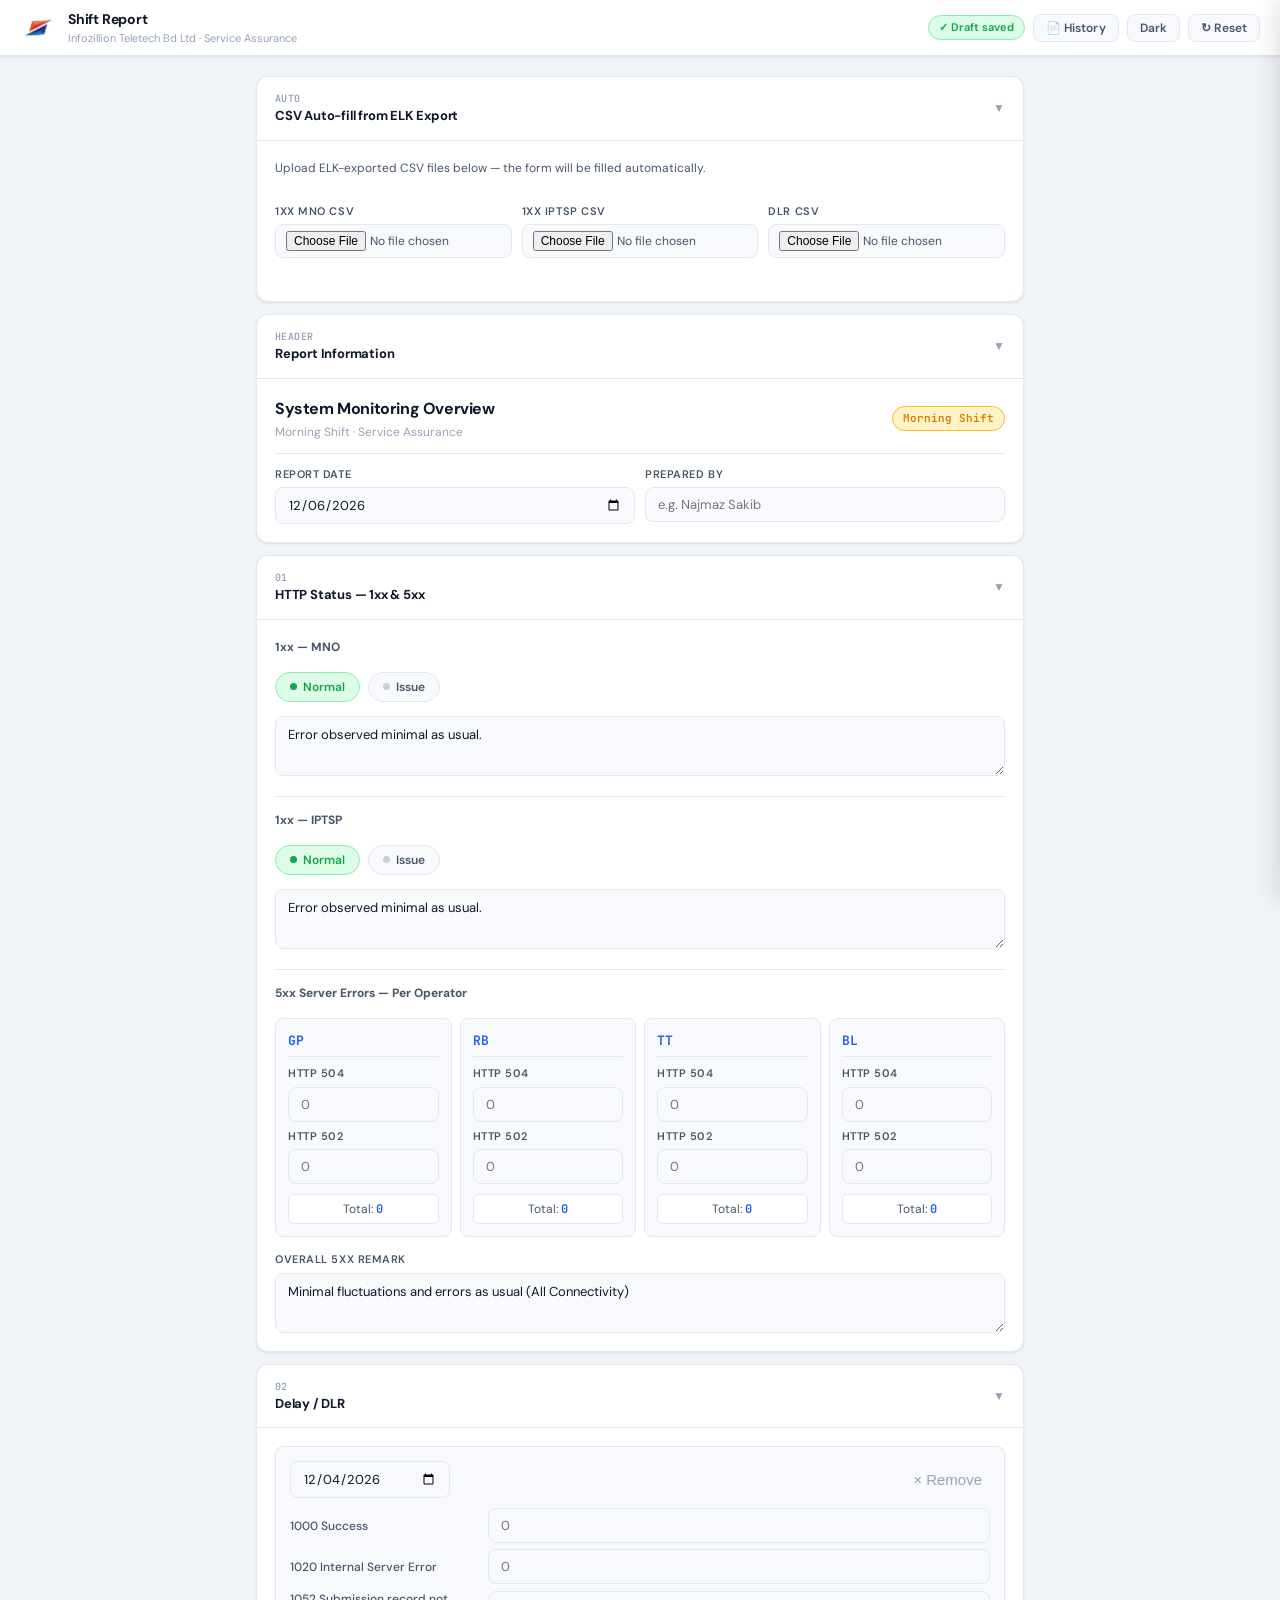
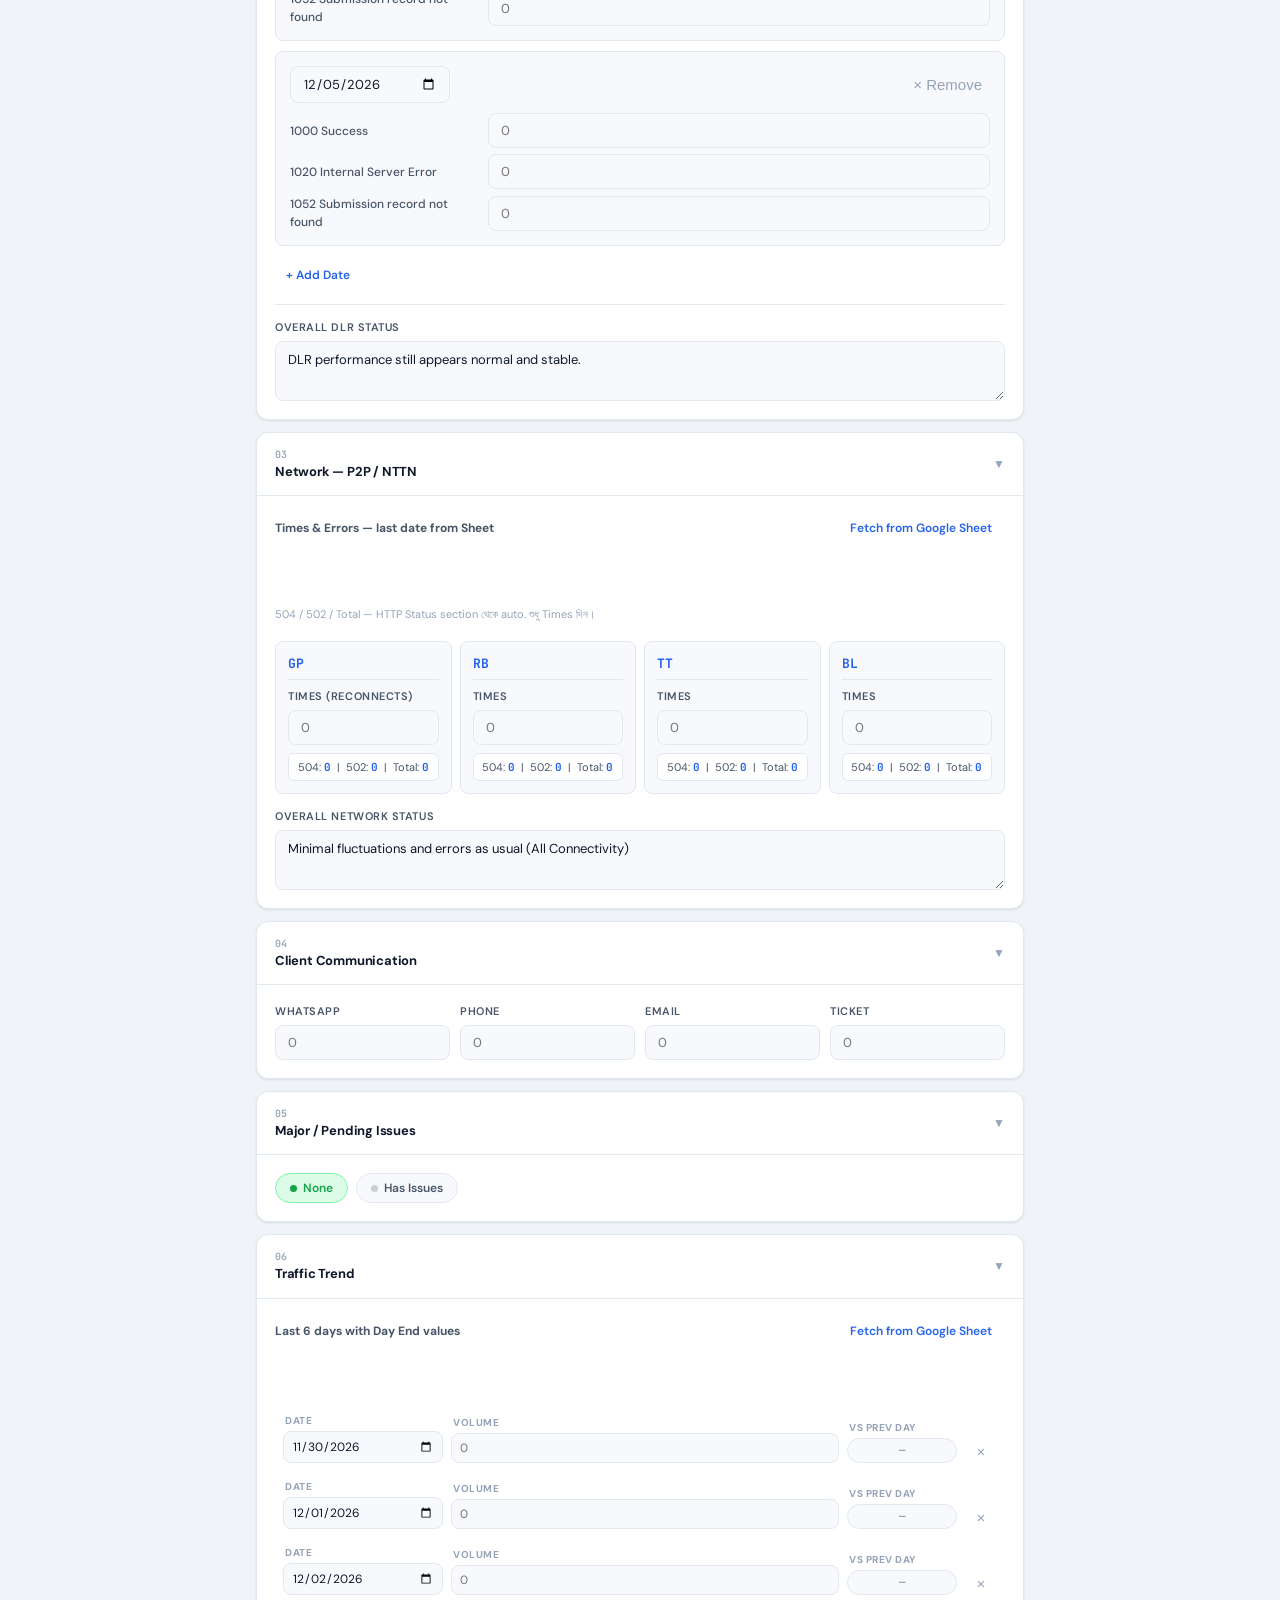
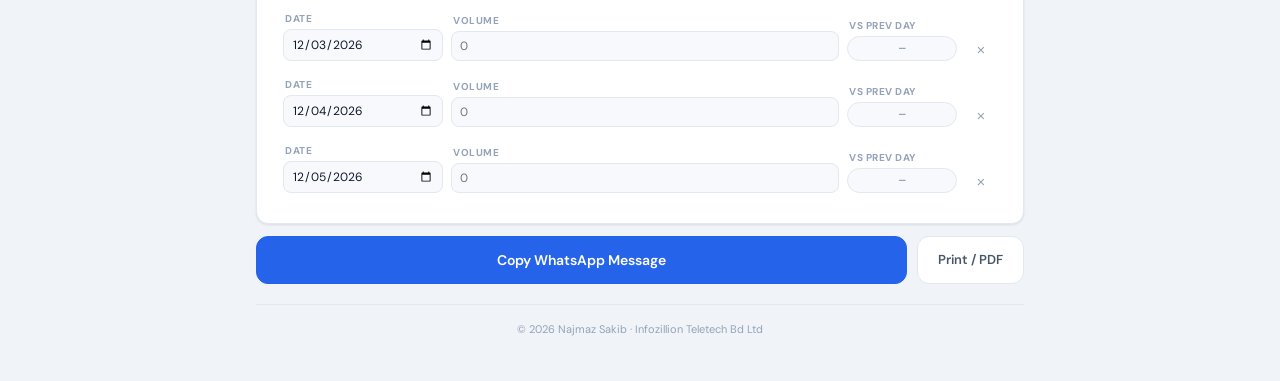
==== index.html @ 6e0ee21a "Add files via upload" ====
<!DOCTYPE html>
<html lang="en">
<head>
  <meta charset="UTF-8">
  <meta name="viewport" content="width=device-width, initial-scale=1.0">
  <title>Morning Shift Report — Infozillion Teletech Bd Ltd</title>
  <link rel="stylesheet" href="style.css">
</head>
<body>

<!-- ── App Header ─────────────────────────────────────── -->
<header class="app-header">
  <div class="app-header-left">
    <div class="app-logo"><img src="[data-uri]" alt="ITBL" style="width:28px;height:28px;object-fit:contain;border-radius:6px;"></div>
    <div>
      <div class="app-title">Shift Report</div>
      <div class="app-subtitle">Infozillion Teletech Bd Ltd · Service Assurance</div>
    </div>
  </div>
  <div class="header-actions">
    <div id="save-indicator" class="status-pill saved" style="opacity:0;transition:opacity .4s;">
      ✓ Draft saved
    </div>
    <button class="btn-icon-dark" onclick="openHistory()" title="Report History">&#128196; History</button>
    <button class="btn-icon-dark" id="theme-toggle" onclick="toggleTheme()" title="Toggle Dark Mode">&#9680; Theme</button>
    <button class="btn-icon-dark" onclick="clearDraft()" title="Clear & Reset">&#8635; Reset</button>
  </div>
</header>

<!-- ── Main Wrap ──────────────────────────────────────── -->
<main class="wrap">

  <!-- §CSV Auto-fill -->
  <div class="card" id="csv-upload-card">
    <div class="card-header" data-collapse>
      <div class="card-header-left">
        <div class="card-icon" style="background:#f0fdf4;color:#16a34a;"></div>
        <div>
          <div class="sec-num">AUTO</div>
          <div class="sec-title">CSV Auto-fill from ELK Export</div>
        </div>
      </div>
      <span class="collapse-icon">▼</span>
    </div>
    <div class="card-body">
      <p style="font-size:12px;color:var(--text-2);margin-bottom:12px;">
        Upload ELK-exported CSV files below — the form will be filled automatically.
      </p>
      <div class="row3">
        <div class="form-group">
          <label>1xx MNO CSV</label>
          <input type="file" id="csv-1xx-mno" accept=".csv" onchange="parseMnoCsv(this)">
          <div id="csv-mno-status" class="csv-status"></div>
        </div>
        <div class="form-group">
          <label>1xx IPTSP CSV</label>
          <input type="file" id="csv-1xx-iptsp" accept=".csv" onchange="parseIptspCsv(this)">
          <div id="csv-iptsp-status" class="csv-status"></div>
        </div>
        <div class="form-group">
          <label>DLR CSV</label>
          <input type="file" id="csv-dlr" accept=".csv" onchange="parseDlrCsv(this)">
          <div id="csv-dlr-status" class="csv-status"></div>
        </div>
      </div>
      <div id="csv-preview-area" style="display:none;margin-top:12px;">
        <div class="sub-label" style="margin-bottom:8px;">Parsed Summary</div>
        <div id="csv-preview-content" style="font-family:'JetBrains Mono',monospace;font-size:12px;color:var(--text-2);background:var(--surface-2);border:1px solid var(--border);border-radius:8px;padding:12px;line-height:1.9;"></div>
      </div>
    </div>
  </div>

  <!-- §0 Report Header -->
  <div class="card report-header-card">
    <div class="card-header" data-collapse>
      <div class="card-header-left">
        <div class="card-icon"></div>
        <div>
          <div class="sec-num">HEADER</div>
          <div class="sec-title">Report Information</div>
        </div>
      </div>
      <span class="collapse-icon">▼</span>
    </div>
    <div class="card-body">
      <div class="report-meta">
        <div>
          <div class="report-meta-title">System Monitoring Overview</div>
          <div class="report-meta-sub">Morning Shift · Service Assurance</div>
        </div>
        <span class="shift-badge">Morning Shift</span>
      </div>
      <hr class="divider">
      <div class="row2">
        <div class="form-group">
          <label>Report Date</label>
          <input type="date" id="rep-date">
        </div>
        <div class="form-group">
          <label>Prepared By</label>
          <input type="text" id="rep-author" placeholder="e.g. Najmaz Sakib">
        </div>
      </div>
    </div>
  </div>

  <!-- §1 HTTP Status -->
  <div class="card">
    <div class="card-header" data-collapse>
      <div class="card-header-left">
        <div class="card-icon"></div>
        <div>
          <div class="sec-num">01</div>
          <div class="sec-title">HTTP Status — 1xx &amp; 5xx</div>
        </div>
      </div>
      <span class="collapse-icon">▼</span>
    </div>
    <div class="card-body">

      <!-- 1xx MNO -->
      <div class="sub-label">1xx — MNO</div>
      <div class="toggle-row">
        <button id="tog-mno-ok"    class="tog ok"  onclick="setTog('mno','ok')">
          <span class="dot"></span> Normal
        </button>
        <button id="tog-mno-issue" class="tog"     onclick="setTog('mno','issue')">
          <span class="dot"></span> Issue
        </button>
      </div>
      <div id="det-mno-ok">
        <textarea id="txt-mno-ok">Error observed minimal as usual.</textarea>
      </div>
      <div id="det-mno-issue" style="display:none">
        <textarea id="txt-mno-issue" placeholder="MNO 1xx issue details…"></textarea>
      </div>

      <hr class="divider">

      <!-- 1xx IPTSP -->
      <div class="sub-label">1xx — IPTSP</div>
      <div class="toggle-row">
        <button id="tog-iptsp-ok"    class="tog ok"  onclick="setTog('iptsp','ok')">
          <span class="dot"></span> Normal
        </button>
        <button id="tog-iptsp-issue" class="tog"     onclick="setTog('iptsp','issue')">
          <span class="dot"></span> Issue
        </button>
      </div>
      <div id="det-iptsp-ok">
        <textarea id="txt-iptsp-ok">Error observed minimal as usual.</textarea>
      </div>
      <div id="det-iptsp-issue" style="display:none">
        <textarea id="txt-iptsp-issue" placeholder="IPTSP 1xx issue details…"></textarea>
      </div>

      <hr class="divider">

      <!-- 5xx -->
      <div class="sub-label">5xx Server Errors — Per Operator</div>
      <div class="op-grid">
        <!-- GP -->
        <div class="op-block">
          <div class="op-name">GP</div>
          <div class="form-group">
            <label>HTTP 504</label>
            <input type="number" class="h5-504" data-op="GP" placeholder="0" min="0"
              oninput="calcTotal('GP');scheduleAutoSave()">
          </div>
          <div class="form-group" style="margin-top:6px;">
            <label>HTTP 502</label>
            <input type="number" class="h5-502" data-op="GP" placeholder="0" min="0"
              oninput="calcTotal('GP');scheduleAutoSave()">
          </div>
          <div class="op-5xx-total">Total: <span id="total-GP">0</span></div>
        </div>
        <!-- RB -->
        <div class="op-block">
          <div class="op-name">RB</div>
          <div class="form-group">
            <label>HTTP 504</label>
            <input type="number" class="h5-504" data-op="RB" placeholder="0" min="0"
              oninput="calcTotal('RB');scheduleAutoSave()">
          </div>
          <div class="form-group" style="margin-top:6px;">
            <label>HTTP 502</label>
            <input type="number" class="h5-502" data-op="RB" placeholder="0" min="0"
              oninput="calcTotal('RB');scheduleAutoSave()">
          </div>
          <div class="op-5xx-total">Total: <span id="total-RB">0</span></div>
        </div>
        <!-- TT -->
        <div class="op-block">
          <div class="op-name">TT</div>
          <div class="form-group">
            <label>HTTP 504</label>
            <input type="number" class="h5-504" data-op="TT" placeholder="0" min="0"
              oninput="calcTotal('TT');scheduleAutoSave()">
          </div>
          <div class="form-group" style="margin-top:6px;">
            <label>HTTP 502</label>
            <input type="number" class="h5-502" data-op="TT" placeholder="0" min="0"
              oninput="calcTotal('TT');scheduleAutoSave()">
          </div>
          <div class="op-5xx-total">Total: <span id="total-TT">0</span></div>
        </div>
        <!-- BL -->
        <div class="op-block">
          <div class="op-name">BL</div>
          <div class="form-group">
            <label>HTTP 504</label>
            <input type="number" class="h5-504" data-op="BL" placeholder="0" min="0"
              oninput="calcTotal('BL');scheduleAutoSave()">
          </div>
          <div class="form-group" style="margin-top:6px;">
            <label>HTTP 502</label>
            <input type="number" class="h5-502" data-op="BL" placeholder="0" min="0"
              oninput="calcTotal('BL');scheduleAutoSave()">
          </div>
          <div class="op-5xx-total">Total: <span id="total-BL">0</span></div>
        </div>
      </div>

      <div class="form-group">
        <label>Overall 5xx Remark</label>
        <textarea id="txt-5xx-overall">Minimal fluctuations and errors as usual (All Connectivity)</textarea>
      </div>
    </div>
  </div>

  <!-- §2 DLR / Delay -->
  <div class="card">
    <div class="card-header" data-collapse>
      <div class="card-header-left">
        <div class="card-icon"></div>
        <div>
          <div class="sec-num">02</div>
          <div class="sec-title">Delay / DLR</div>
        </div>
      </div>
      <span class="collapse-icon">▼</span>
    </div>
    <div class="card-body">
      <div id="dlr-dates" style="display:flex;flex-direction:column;gap:10px;"></div>
      <button class="btn btn-ghost" onclick="addDlrDate()">+ Add Date</button>
      <hr class="divider">
      <div class="form-group">
        <label>Overall DLR Status</label>
        <textarea id="dlr-overall">DLR performance still appears normal and stable.</textarea>
      </div>
    </div>
  </div>

  <!-- §3 Network -->
  <div class="card">
    <div class="card-header" data-collapse>
      <div class="card-header-left">
        <div class="card-icon"></div>
        <div>
          <div class="sec-num">03</div>
          <div class="sec-title">Network — P2P / NTTN</div>
        </div>
      </div>
      <span class="collapse-icon">▼</span>
    </div>
    <div class="card-body">
      <div style="display:flex;justify-content:space-between;align-items:center;margin-bottom:8px;">
        <span class="sub-label" style="margin:0;">Times & Errors — last date from Sheet</span>
        <button class="btn btn-ghost" id="fetch-network-btn" onclick="fetchNetworkFromSheet()" style="font-size:12px;padding:5px 12px;">
          Fetch from Google Sheet
        </button>
      </div>
      <div id="fetch-network-status" class="csv-status" style="margin-bottom:8px;"></div>
      <p style="font-size:11px;color:var(--text-3);margin-bottom:4px;">
        504 / 502 / Total — HTTP Status section থেকে auto. শুধু Times দিন।
      </p>
      <div class="op-grid">
        <div class="op-block">
          <div class="op-name">GP</div>
          <div class="form-group">
            <label>Times (reconnects)</label>
            <input type="number" class="net-times" data-op="GP" placeholder="0" min="0" oninput="scheduleAutoSave()">
          </div>
          <div class="op-5xx-total" style="margin-top:8px;font-size:11px;">
            504: <span id="net-504-GP">0</span> &nbsp;|&nbsp;
            502: <span id="net-502-GP">0</span> &nbsp;|&nbsp;
            Total: <span id="net-err-GP">0</span>
          </div>
        </div>
        <div class="op-block">
          <div class="op-name">RB</div>
          <div class="form-group">
            <label>Times</label>
            <input type="number" class="net-times" data-op="RB" placeholder="0" min="0" oninput="scheduleAutoSave()">
          </div>
          <div class="op-5xx-total" style="margin-top:8px;font-size:11px;">
            504: <span id="net-504-RB">0</span> &nbsp;|&nbsp;
            502: <span id="net-502-RB">0</span> &nbsp;|&nbsp;
            Total: <span id="net-err-RB">0</span>
          </div>
        </div>
        <div class="op-block">
          <div class="op-name">TT</div>
          <div class="form-group">
            <label>Times</label>
            <input type="number" class="net-times" data-op="TT" placeholder="0" min="0" oninput="scheduleAutoSave()">
          </div>
          <div class="op-5xx-total" style="margin-top:8px;font-size:11px;">
            504: <span id="net-504-TT">0</span> &nbsp;|&nbsp;
            502: <span id="net-502-TT">0</span> &nbsp;|&nbsp;
            Total: <span id="net-err-TT">0</span>
          </div>
        </div>
        <div class="op-block">
          <div class="op-name">BL</div>
          <div class="form-group">
            <label>Times</label>
            <input type="number" class="net-times" data-op="BL" placeholder="0" min="0" oninput="scheduleAutoSave()">
          </div>
          <div class="op-5xx-total" style="margin-top:8px;font-size:11px;">
            504: <span id="net-504-BL">0</span> &nbsp;|&nbsp;
            502: <span id="net-502-BL">0</span> &nbsp;|&nbsp;
            Total: <span id="net-err-BL">0</span>
          </div>
        </div>
      </div>
      <div class="form-group">
        <label>Overall Network Status</label>
        <textarea id="net-overall">Minimal fluctuations and errors as usual (All Connectivity)</textarea>
      </div>
    </div>
  </div>

  <!-- §4 Client Communication -->
  <div class="card">
    <div class="card-header" data-collapse>
      <div class="card-header-left">
        <div class="card-icon"></div>
        <div>
          <div class="sec-num">04</div>
          <div class="sec-title">Client Communication</div>
        </div>
      </div>
      <span class="collapse-icon">▼</span>
    </div>
    <div class="card-body">
      <div class="row4">
        <div class="form-group">
          <label>WhatsApp</label>
          <input type="number" id="ch-wa" placeholder="0" min="0" oninput="scheduleAutoSave()">
        </div>
        <div class="form-group">
          <label>Phone</label>
          <input type="number" id="ch-ph" placeholder="0" min="0" oninput="scheduleAutoSave()">
        </div>
        <div class="form-group">
          <label>Email</label>
          <input type="number" id="ch-em" placeholder="0" min="0" oninput="scheduleAutoSave()">
        </div>
        <div class="form-group">
          <label>Ticket</label>
          <input type="number" id="ch-tk" placeholder="0" min="0" oninput="scheduleAutoSave()">
        </div>
      </div>
    </div>
  </div>

  <!-- §5 Major / Pending Issues -->
  <div class="card">
    <div class="card-header" data-collapse>
      <div class="card-header-left">
        <div class="card-icon"></div>
        <div>
          <div class="sec-num">05</div>
          <div class="sec-title">Major / Pending Issues</div>
        </div>
      </div>
      <span class="collapse-icon">▼</span>
    </div>
    <div class="card-body">
      <div class="toggle-row">
        <button id="tog-issue-ok"    class="tog ok"    onclick="setTog('issue','ok')">
          <span class="dot"></span> None
        </button>
        <button id="tog-issue-issue" class="tog"       onclick="setTog('issue','issue')">
          <span class="dot"></span> Has Issues
        </button>
      </div>
      <div id="det-issue" style="display:none;">
        <div class="sub-label" style="margin-top:4px;">To-do / Pending Items</div>
        <div id="todo-list"></div>
        <button class="btn btn-ghost" onclick="addTodo()">+ Add Item</button>
      </div>
    </div>
  </div>

  <!-- §6 Traffic Trend -->
  <div class="card">
    <div class="card-header" data-collapse>
      <div class="card-header-left">
        <div class="card-icon"></div>
        <div>
          <div class="sec-num">06</div>
          <div class="sec-title">Traffic Trend</div>
        </div>
      </div>
      <span class="collapse-icon">▼</span>
    </div>
    <div class="card-body">
      <div style="display:flex;justify-content:space-between;align-items:center;margin-bottom:8px;">
        <span class="sub-label" style="margin:0;">Last 6 days with Day End values</span>
        <button class="btn btn-ghost" id="fetch-traffic-btn" onclick="fetchTrafficFromSheet()" style="font-size:12px;padding:5px 12px;">
          Fetch from Google Sheet
        </button>
      </div>
      <div id="fetch-traffic-status" class="csv-status" style="margin-bottom:8px;"></div>
      <div id="traffic-csv-fallback" style="display:none;margin-bottom:10px;">
        <label style="font-size:11px;font-weight:600;color:var(--text-2);display:block;margin-bottom:4px;">
          অথবা Traffic CSV সরাসরি upload করুন (Sheet থেকে Download → CSV)
        </label>
        <input type="file" accept=".csv" onchange="parseTrafficCsvUpload(this)">
      </div>
      <div id="traffic-list"></div>
    </div>
  </div>

  <!-- Generate -->
  <div class="generate-section">
    <button id="copy-btn" class="btn btn-primary btn-generate" onclick="generateAndCopy()">
      Copy WhatsApp Message
    </button>
    <button class="btn btn-pdf btn-secondary" onclick="printReport()">
      Print / PDF
    </button>
  </div>

  <!-- Preview -->
  <div id="preview-section" style="display:none;">
    <div class="card">
      <div class="card-body">
        <div class="preview-header">
          <span class="preview-label">Preview</span>
          <button class="btn btn-ghost" onclick="navigator.clipboard.writeText(document.getElementById('preview').textContent).then(()=>showToast('Copied!'))">Copy again</button>
        </div>
        <pre class="preview-box" id="preview"></pre>
      </div>
    </div>
  </div>


  <!-- Footer -->
  <div class="app-footer">
    © 2026 Najmaz Sakib · Infozillion Teletech Bd Ltd
  </div>

</main>

<!-- ── History Panel ───────────────────────────────────── -->
<div class="history-overlay" id="history-overlay" onclick="closeHistory()"></div>
<div class="history-panel" id="history-panel">
  <div class="history-header">
    <span class="history-title">Report History</span>
    <button class="btn-icon-dark" onclick="closeHistory()">✕</button>
  </div>
  <div class="history-list" id="history-list"></div>
</div>

<script src="app.js"></script>
</body>
</html>
---- style.css ----
/* ============================================================
   Morning Shift Report — style.css
   Infozillion Teletech Bd Ltd · Service Assurance
   ============================================================ */

@import url('https://fonts.googleapis.com/css2?family=DM+Sans:wght@400;500;600;700&family=JetBrains+Mono:wght@400;600&display=swap');

/* ── CSS Variables ─────────────────────────────────────── */
:root {
  --bg:          #f0f3f8;
  --surface:     #ffffff;
  --surface-2:   #f7f9fc;
  --border:      #e2e8f0;
  --border-focus:#3b82f6;
  --text:        #0f172a;
  --text-2:      #475569;
  --text-3:      #94a3b8;
  --accent:      #2563eb;
  --accent-light:#dbeafe;
  --green:       #16a34a;
  --green-bg:    #dcfce7;
  --green-border:#86efac;
  --red:         #dc2626;
  --red-bg:      #fee2e2;
  --red-border:  #fca5a5;
  --yellow:      #d97706;
  --yellow-bg:   #fef3c7;
  --shadow-sm:   0 1px 3px rgba(0,0,0,.06), 0 1px 2px rgba(0,0,0,.04);
  --shadow:      0 4px 12px rgba(0,0,0,.08), 0 2px 4px rgba(0,0,0,.04);
  --radius:      12px;
  --radius-sm:   8px;
  --transition:  .18s cubic-bezier(.4,0,.2,1);
}

[data-theme="dark"] {
  --bg:          #0d1117;
  --surface:     #161b22;
  --surface-2:   #1c2333;
  --border:      #30363d;
  --border-focus:#58a6ff;
  --text:        #e6edf3;
  --text-2:      #8b949e;
  --text-3:      #484f58;
  --accent:      #58a6ff;
  --accent-light:#162032;
  --green:       #3fb950;
  --green-bg:    #0d2a13;
  --green-border:#238636;
  --red:         #f85149;
  --red-bg:      #2d0f0e;
  --red-border:  #6e1c1c;
  --yellow:      #d29922;
  --yellow-bg:   #2b1d00;
  --shadow-sm:   0 1px 3px rgba(0,0,0,.3);
  --shadow:      0 4px 16px rgba(0,0,0,.4);
}

/* ── Reset ──────────────────────────────────────────────── */
*, *::before, *::after { box-sizing: border-box; margin: 0; padding: 0; }

body {
  font-family: 'DM Sans', sans-serif;
  background: var(--bg);
  color: var(--text);
  min-height: 100vh;
  font-size: 14px;
  line-height: 1.5;
  transition: background var(--transition), color var(--transition);
}

/* ── Layout ─────────────────────────────────────────────── */
.app-header {
  position: sticky;
  top: 0;
  z-index: 100;
  background: var(--surface);
  border-bottom: 1px solid var(--border);
  padding: 0 20px;
  height: 56px;
  display: flex;
  align-items: center;
  justify-content: space-between;
  box-shadow: var(--shadow-sm);
  backdrop-filter: blur(8px);
}

.app-header-left {
  display: flex;
  align-items: center;
  gap: 12px;
}

.app-logo {
  width: 36px;
  height: 36px;
  border-radius: 8px;
  display: flex;
  align-items: center;
  justify-content: center;
  flex-shrink: 0;
  overflow: hidden;
  background: transparent;
}

.app-title {
  font-size: 14px;
  font-weight: 700;
  color: var(--text);
  letter-spacing: -0.2px;
}
.app-subtitle {
  font-size: 11px;
  color: var(--text-3);
}

.header-actions {
  display: flex;
  align-items: center;
  gap: 8px;
}

.wrap {
  max-width: 800px;
  margin: 0 auto;
  padding: 20px 16px 40px;
  display: flex;
  flex-direction: column;
  gap: 12px;
}

/* ── Cards ──────────────────────────────────────────────── */
.card {
  background: var(--surface);
  border: 1px solid var(--border);
  border-radius: var(--radius);
  overflow: hidden;
  box-shadow: var(--shadow-sm);
  transition: box-shadow var(--transition);
}

.card:hover { box-shadow: var(--shadow); }

.card-header {
  display: flex;
  align-items: center;
  justify-content: space-between;
  padding: 14px 18px;
  cursor: pointer;
  user-select: none;
  border-bottom: 1px solid var(--border);
  transition: background var(--transition);
}

.card-header:hover { background: var(--surface-2); }

.card-header-left {
  display: flex;
  align-items: center;
  gap: 10px;
}

.card-icon {
  display: none;
}

.sec-num {
  font-family: 'JetBrains Mono', monospace;
  font-size: 10px;
  font-weight: 600;
  color: var(--text-3);
  letter-spacing: 0.04em;
}

.sec-title {
  font-size: 13px;
  font-weight: 700;
  color: var(--text);
  letter-spacing: -0.2px;
}

.collapse-icon {
  color: var(--text-3);
  font-size: 12px;
  transition: transform var(--transition);
}
.card.collapsed .collapse-icon { transform: rotate(-90deg); }

.card-body {
  padding: 18px;
  display: flex;
  flex-direction: column;
  gap: 14px;
  transition: all var(--transition);
}
.card.collapsed .card-body {
  display: none;
}

/* Special card: report header */
.report-header-card .card-body { gap: 12px; }

/* ── Header card ────────────────────────────────────────── */
.report-meta {
  display: flex;
  align-items: center;
  justify-content: space-between;
  flex-wrap: wrap;
  gap: 10px;
}
.report-meta-title {
  font-size: 16px;
  font-weight: 700;
  color: var(--text);
  letter-spacing: -0.4px;
}
.report-meta-sub {
  font-size: 12px;
  color: var(--text-3);
  margin-top: 2px;
}

/* ── Form Elements ───────────────────────────────────────── */
.form-group { display: flex; flex-direction: column; gap: 5px; }

label, .field-label {
  font-size: 11px;
  font-weight: 600;
  color: var(--text-2);
  text-transform: uppercase;
  letter-spacing: 0.05em;
}

input[type=text],
input[type=number],
input[type=date],
textarea,
select {
  width: 100%;
  font-family: 'DM Sans', sans-serif;
  font-size: 13px;
  padding: 8px 12px;
  border: 1px solid var(--border);
  border-radius: var(--radius-sm);
  background: var(--surface-2);
  color: var(--text);
  outline: none;
  transition: border-color var(--transition), background var(--transition), box-shadow var(--transition);
  -webkit-appearance: none;
}

input:focus, textarea:focus, select:focus {
  border-color: var(--border-focus);
  background: var(--surface);
  box-shadow: 0 0 0 3px rgba(37,99,235,.12);
}

[data-theme="dark"] input:focus,
[data-theme="dark"] textarea:focus { box-shadow: 0 0 0 3px rgba(88,166,255,.15); }

textarea { resize: vertical; min-height: 60px; line-height: 1.55; }

.row2 { display: grid; grid-template-columns: 1fr 1fr; gap: 10px; }
.row3 { display: grid; grid-template-columns: 1fr 1fr 1fr; gap: 10px; }
.row4 { display: grid; grid-template-columns: repeat(4, 1fr); gap: 10px; }

/* ── Sub-label ───────────────────────────────────────────── */
.sub-label {
  font-size: 12px;
  font-weight: 700;
  color: var(--text-2);
  margin-bottom: 2px;
}

/* ── Toggle Buttons ──────────────────────────────────────── */
.toggle-row { display: flex; gap: 8px; flex-wrap: wrap; }

.tog {
  display: inline-flex;
  align-items: center;
  gap: 6px;
  font-family: 'DM Sans', sans-serif;
  font-size: 12px;
  font-weight: 600;
  padding: 6px 14px;
  border-radius: 20px;
  border: 1.5px solid var(--border);
  cursor: pointer;
  background: var(--surface-2);
  color: var(--text-2);
  transition: all var(--transition);
}
.tog:hover { border-color: var(--text-3); }

.tog .dot {
  width: 7px; height: 7px;
  border-radius: 50%;
  background: currentColor;
  opacity: .25;
  flex-shrink: 0;
  transition: opacity var(--transition);
}

.tog.ok {
  background: var(--green-bg);
  color: var(--green);
  border-color: var(--green-border);
}
.tog.ok .dot { opacity: 1; }

.tog.issue {
  background: var(--red-bg);
  color: var(--red);
  border-color: var(--red-border);
}
.tog.issue .dot { opacity: 1; }

/* ── Section Divider ─────────────────────────────────────── */
.divider { border: none; border-top: 1px solid var(--border); }

/* ── Operator Grids ──────────────────────────────────────── */
.op-grid {
  display: grid;
  grid-template-columns: repeat(4, 1fr);
  gap: 8px;
}

.op-block {
  background: var(--surface-2);
  border: 1px solid var(--border);
  border-radius: var(--radius-sm);
  padding: 12px;
}

.op-name {
  font-family: 'JetBrains Mono', monospace;
  font-size: 13px;
  font-weight: 700;
  color: var(--accent);
  margin-bottom: 8px;
  padding-bottom: 6px;
  border-bottom: 1px solid var(--border);
}

.op-5xx-total {
  font-size: 12px;
  color: var(--text-2);
  margin-top: 10px;
  padding: 5px 8px;
  background: var(--surface);
  border: 1px solid var(--border);
  border-radius: 6px;
  text-align: center;
}

.op-5xx-total span {
  font-weight: 700;
  font-family: 'JetBrains Mono', monospace;
  color: var(--accent);
}

/* ── DLR Section ──────────────────────────────────────────── */
.dlr-date-block {
  background: var(--surface-2);
  border: 1px solid var(--border);
  border-radius: var(--radius-sm);
  padding: 14px;
}

.dlr-block-header {
  display: flex;
  justify-content: space-between;
  align-items: center;
  margin-bottom: 10px;
}

.dlr-row {
  display: grid;
  grid-template-columns: 190px 1fr;
  gap: 8px;
  align-items: center;
  margin-bottom: 6px;
}
.dlr-row:last-child { margin-bottom: 0; }

.dlr-code {
  font-size: 12px;
  color: var(--text-2);
  font-weight: 500;
}

/* ── Traffic Table ───────────────────────────────────────── */
.tr-row {
  display: grid;
  grid-template-columns: 160px 1fr 110px 32px;
  gap: 8px;
  align-items: end;
  margin-bottom: 8px;
  padding: 4px 8px;
  border-radius: 6px;
  transition: background var(--transition);
}
.tr-row:hover { background: var(--surface-2); }

.tr-col {
  display: flex;
  flex-direction: column;
  gap: 3px;
}

.tr-col-label {
  font-size: 10px;
  font-weight: 700;
  color: var(--text-3);
  text-transform: uppercase;
  letter-spacing: 0.05em;
  padding-left: 2px;
}

.pct-badge {
  font-family: 'JetBrains Mono', monospace;
  font-size: 11px;
  font-weight: 600;
  padding: 3px 10px;
  border-radius: 20px;
  text-align: center;
  display: inline-block;
  min-width: 80px;
  white-space: nowrap;
}
.pct-up  { background: var(--green-bg);  color: var(--green); }
.pct-dn  { background: var(--red-bg);    color: var(--red); }
.pct-neu { background: var(--surface-2); color: var(--text-3); border: 1px solid var(--border); }

/* ── Todo ─────────────────────────────────────────────────── */
.todo-item {
  display: grid;
  grid-template-columns: 1fr 32px;
  gap: 6px;
  align-items: center;
  margin-bottom: 6px;
}

/* ── Buttons ──────────────────────────────────────────────── */
.btn {
  display: inline-flex;
  align-items: center;
  gap: 6px;
  font-family: 'DM Sans', sans-serif;
  font-size: 13px;
  font-weight: 600;
  padding: 8px 16px;
  border-radius: var(--radius-sm);
  border: 1.5px solid transparent;
  cursor: pointer;
  transition: all var(--transition);
  white-space: nowrap;
}

.btn-primary {
  background: var(--accent);
  color: #fff;
  border-color: var(--accent);
}
.btn-primary:hover { opacity: .88; transform: translateY(-1px); box-shadow: 0 4px 12px rgba(37,99,235,.3); }
.btn-primary:active { transform: translateY(0); }

.btn-secondary {
  background: var(--surface-2);
  color: var(--text-2);
  border-color: var(--border);
}
.btn-secondary:hover { border-color: var(--text-3); color: var(--text); }

.btn-ghost {
  background: none;
  color: var(--accent);
  border-color: transparent;
  padding: 6px 10px;
  font-size: 12px;
}
.btn-ghost:hover { background: var(--accent-light); }

.btn-icon {
  background: none;
  border: none;
  color: var(--text-3);
  cursor: pointer;
  padding: 4px 8px;
  border-radius: 6px;
  font-size: 15px;
  line-height: 1;
  transition: all var(--transition);
}
.btn-icon:hover { color: var(--red); background: var(--red-bg); }

.btn-icon-dark {
  background: var(--surface-2);
  border: 1px solid var(--border);
  color: var(--text-2);
  cursor: pointer;
  padding: 5px 12px;
  border-radius: 8px;
  font-size: 12px;
  font-family: 'DM Sans', sans-serif;
  font-weight: 600;
  letter-spacing: 0.01em;
  transition: all var(--transition);
  display: inline-flex;
  align-items: center;
  gap: 5px;
  white-space: nowrap;
}
.btn-icon-dark:hover {
  background: var(--surface);
  border-color: var(--accent);
  color: var(--accent);
}

/* ── Generate / Copy Button ───────────────────────────────── */
.generate-section {
  display: flex;
  gap: 10px;
  flex-wrap: wrap;
}

.btn-generate {
  flex: 1;
  justify-content: center;
  padding: 14px 20px;
  font-size: 14px;
  border-radius: var(--radius);
}

.btn-pdf {
  padding: 14px 20px;
  border-radius: var(--radius);
  background: var(--surface);
  color: var(--text-2);
  border-color: var(--border);
}
.btn-pdf:hover { border-color: var(--accent); color: var(--accent); background: var(--accent-light); }

/* ── Preview Box ──────────────────────────────────────────── */
.preview-box {
  background: var(--surface-2);
  border: 1px solid var(--border);
  border-radius: var(--radius);
  padding: 16px;
  font-family: 'JetBrains Mono', monospace;
  font-size: 12px;
  color: var(--text);
  white-space: pre-wrap;
  word-break: break-word;
  line-height: 1.75;
  max-height: 400px;
  overflow-y: auto;
}

.preview-header {
  display: flex;
  justify-content: space-between;
  align-items: center;
  margin-bottom: 10px;
}

.preview-label {
  font-size: 11px;
  font-weight: 700;
  color: var(--text-3);
  text-transform: uppercase;
  letter-spacing: 0.05em;
}

/* ── History Panel ────────────────────────────────────────── */
.history-panel {
  position: fixed;
  top: 0; right: 0; bottom: 0;
  width: 360px;
  background: var(--surface);
  border-left: 1px solid var(--border);
  box-shadow: -4px 0 24px rgba(0,0,0,.12);
  z-index: 200;
  display: flex;
  flex-direction: column;
  transform: translateX(100%);
  transition: transform .25s cubic-bezier(.4,0,.2,1);
}

.history-panel.open { transform: translateX(0); }

.history-header {
  padding: 16px 18px;
  border-bottom: 1px solid var(--border);
  display: flex;
  justify-content: space-between;
  align-items: center;
  flex-shrink: 0;
}

.history-title {
  font-size: 14px;
  font-weight: 700;
  color: var(--text);
}

.history-list {
  flex: 1;
  overflow-y: auto;
  padding: 12px;
  display: flex;
  flex-direction: column;
  gap: 8px;
}

.history-empty {
  text-align: center;
  color: var(--text-3);
  font-size: 13px;
  padding: 40px 20px;
}

.history-item {
  background: var(--surface-2);
  border: 1px solid var(--border);
  border-radius: var(--radius-sm);
  padding: 12px 14px;
  cursor: pointer;
  transition: all var(--transition);
}
.history-item:hover { border-color: var(--accent); background: var(--accent-light); }

.history-item-date {
  font-family: 'JetBrains Mono', monospace;
  font-size: 12px;
  font-weight: 600;
  color: var(--accent);
}
.history-item-time {
  font-size: 11px;
  color: var(--text-3);
  margin-top: 2px;
}
.history-item-preview {
  font-size: 11px;
  color: var(--text-2);
  margin-top: 6px;
  white-space: nowrap;
  overflow: hidden;
  text-overflow: ellipsis;
}

.history-item-actions {
  display: flex;
  gap: 6px;
  margin-top: 8px;
}

.history-overlay {
  position: fixed;
  inset: 0;
  background: rgba(0,0,0,.4);
  z-index: 190;
  opacity: 0;
  pointer-events: none;
  transition: opacity .25s;
}
.history-overlay.open { opacity: 1; pointer-events: auto; }

/* ── Shift Badge ──────────────────────────────────────────── */
.shift-badge {
  font-family: 'JetBrains Mono', monospace;
  font-size: 11px;
  font-weight: 600;
  padding: 3px 10px;
  border-radius: 20px;
  background: var(--yellow-bg);
  color: var(--yellow);
  border: 1px solid #fbbf24;
}

/* ── Status indicator pill ────────────────────────────────── */
.status-pill {
  display: inline-flex;
  align-items: center;
  gap: 5px;
  font-size: 11px;
  font-weight: 600;
  padding: 3px 10px;
  border-radius: 20px;
}
.status-pill.saved {
  background: var(--green-bg);
  color: var(--green);
  border: 1px solid var(--green-border);
}

/* ── Toast ────────────────────────────────────────────────── */
.toast {
  position: fixed;
  bottom: 24px;
  left: 50%;
  transform: translateX(-50%) translateY(80px);
  background: var(--text);
  color: var(--surface);
  font-size: 13px;
  font-weight: 600;
  padding: 10px 20px;
  border-radius: 100px;
  box-shadow: var(--shadow);
  z-index: 999;
  transition: transform .3s cubic-bezier(.4,0,.2,1);
  white-space: nowrap;
}
.toast.show { transform: translateX(-50%) translateY(0); }

/* ── Print ────────────────────────────────────────────────── */
@media print {
  .app-header, .generate-section, .history-panel, .history-overlay, .toast { display: none !important; }
  body { background: #fff; }
  .card { box-shadow: none; border: 1px solid #ddd; }
  .wrap { padding: 0; max-width: 100%; }
}

/* ── Responsive ───────────────────────────────────────────── */
@media (max-width: 600px) {
  .op-grid { grid-template-columns: repeat(2, 1fr); }
  .row4 { grid-template-columns: repeat(2, 1fr); }
  .tr-header, .tr-row { grid-template-columns: 110px 1fr 90px 28px; }
  .dlr-row { grid-template-columns: 1fr; }
  .history-panel { width: 100%; }
  .generate-section { flex-direction: column; }
  .btn-generate, .btn-pdf { width: 100%; }
}

@media (max-width: 420px) {
  .op-grid { grid-template-columns: 1fr 1fr; }
  .row2 { grid-template-columns: 1fr; }
}

/* ── CSV Status ───────────────────────────────────────────── */
.csv-status {
  font-size: 11px;
  margin-top: 4px;
  min-height: 16px;
  font-weight: 600;
}
.csv-status.ok    { color: var(--green); }
.csv-status.error { color: var(--red); }
.csv-status.info  { color: var(--accent); }

input[type=file] {
  font-family: 'DM Sans', sans-serif;
  font-size: 12px;
  padding: 6px 10px;
  border: 1px solid var(--border);
  border-radius: var(--radius-sm);
  background: var(--surface-2);
  color: var(--text-2);
  width: 100%;
  cursor: pointer;
}
input[type=file]:hover { border-color: var(--text-3); }

/* ── App Footer ───────────────────────────────────────────── */
::-webkit-scrollbar { width: 6px; height: 6px; }
::-webkit-scrollbar-track { background: transparent; }
::-webkit-scrollbar-thumb { background: var(--border); border-radius: 100px; }
::-webkit-scrollbar-thumb:hover { background: var(--text-3); }

/* ── App Footer ───────────────────────────────────────────── */
.app-footer {
  text-align: center;
  font-size: 11px;
  color: var(--text-3);
  padding: 16px 0 4px;
  border-top: 1px solid var(--border);
  margin-top: 8px;
}
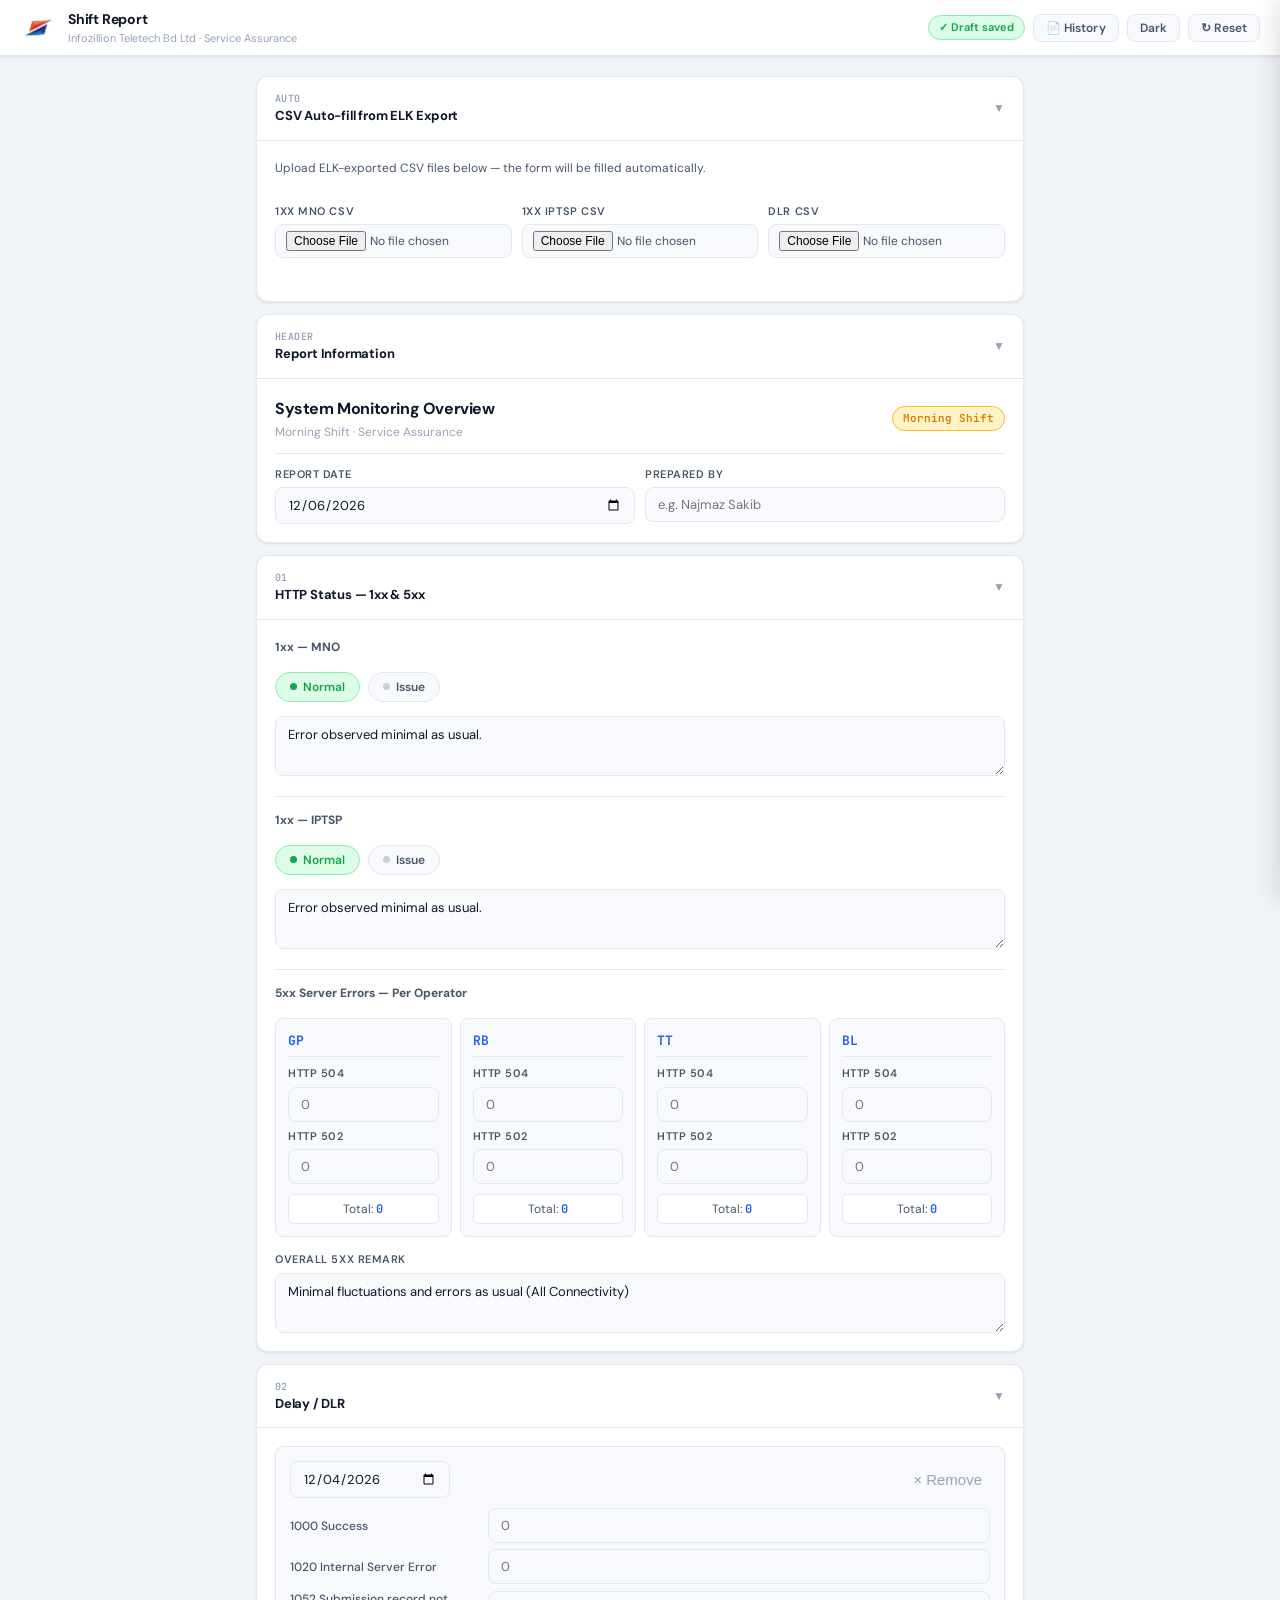
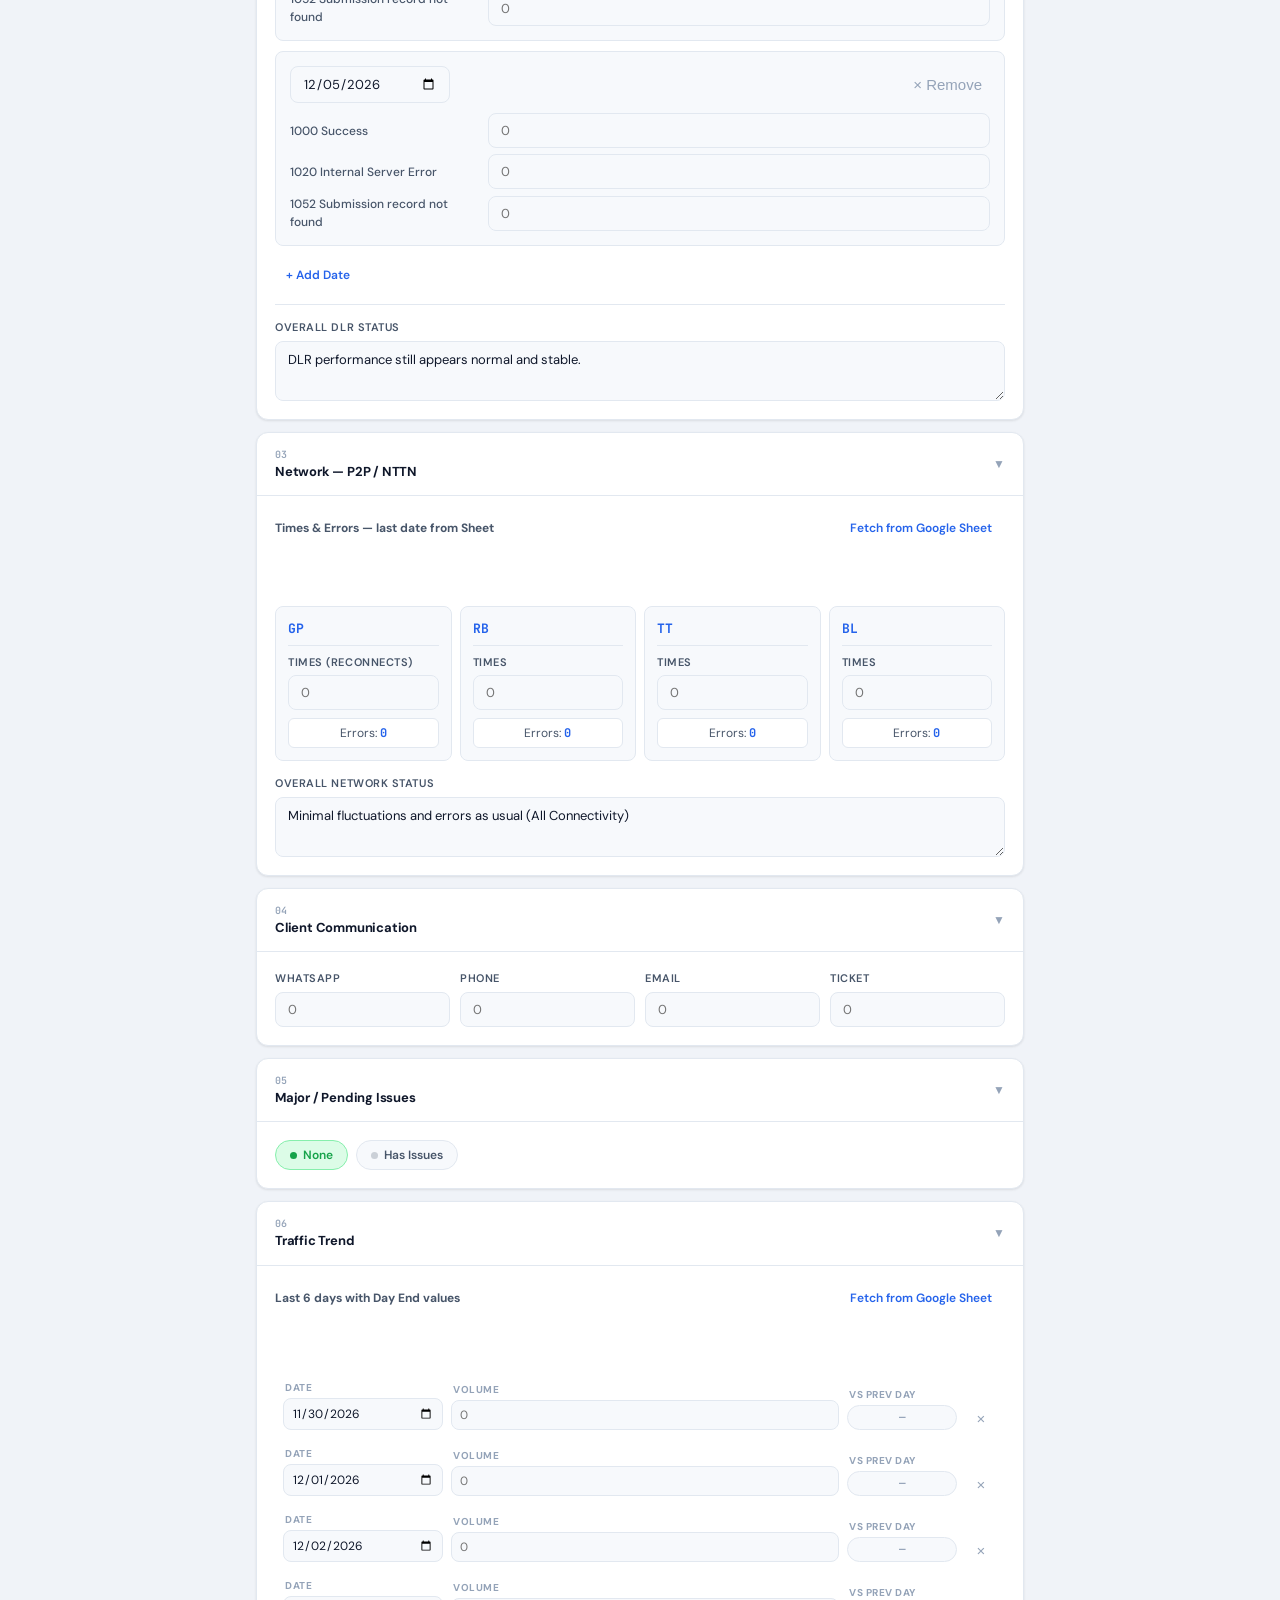
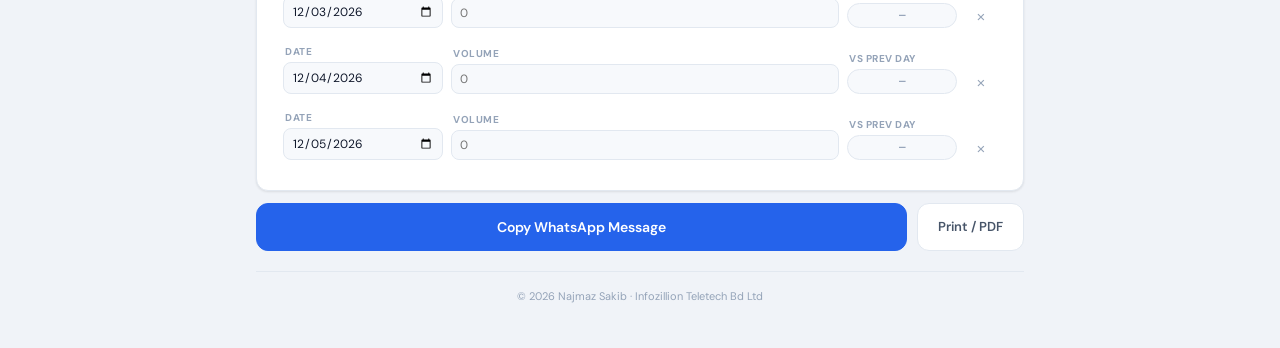
==== commit 46be9964: "Add files via upload" ====
--- a/index.html
+++ b/index.html
@@ -271,9 +271,6 @@
         </button>
       </div>
       <div id="fetch-network-status" class="csv-status" style="margin-bottom:8px;"></div>
-      <p style="font-size:11px;color:var(--text-3);margin-bottom:4px;">
-        504 / 502 / Total — HTTP Status section থেকে auto. শুধু Times দিন।
-      </p>
       <div class="op-grid">
         <div class="op-block">
           <div class="op-name">GP</div>
@@ -281,11 +278,7 @@
             <label>Times (reconnects)</label>
             <input type="number" class="net-times" data-op="GP" placeholder="0" min="0" oninput="scheduleAutoSave()">
           </div>
-          <div class="op-5xx-total" style="margin-top:8px;font-size:11px;">
-            504: <span id="net-504-GP">0</span> &nbsp;|&nbsp;
-            502: <span id="net-502-GP">0</span> &nbsp;|&nbsp;
-            Total: <span id="net-err-GP">0</span>
-          </div>
+          <div class="op-5xx-total" style="margin-top:8px;">Errors: <span id="net-failed-GP">0</span></div>
         </div>
         <div class="op-block">
           <div class="op-name">RB</div>
@@ -293,11 +286,7 @@
             <label>Times</label>
             <input type="number" class="net-times" data-op="RB" placeholder="0" min="0" oninput="scheduleAutoSave()">
           </div>
-          <div class="op-5xx-total" style="margin-top:8px;font-size:11px;">
-            504: <span id="net-504-RB">0</span> &nbsp;|&nbsp;
-            502: <span id="net-502-RB">0</span> &nbsp;|&nbsp;
-            Total: <span id="net-err-RB">0</span>
-          </div>
+          <div class="op-5xx-total" style="margin-top:8px;">Errors: <span id="net-failed-RB">0</span></div>
         </div>
         <div class="op-block">
           <div class="op-name">TT</div>
@@ -305,11 +294,7 @@
             <label>Times</label>
             <input type="number" class="net-times" data-op="TT" placeholder="0" min="0" oninput="scheduleAutoSave()">
           </div>
-          <div class="op-5xx-total" style="margin-top:8px;font-size:11px;">
-            504: <span id="net-504-TT">0</span> &nbsp;|&nbsp;
-            502: <span id="net-502-TT">0</span> &nbsp;|&nbsp;
-            Total: <span id="net-err-TT">0</span>
-          </div>
+          <div class="op-5xx-total" style="margin-top:8px;">Errors: <span id="net-failed-TT">0</span></div>
         </div>
         <div class="op-block">
           <div class="op-name">BL</div>
@@ -317,11 +302,7 @@
             <label>Times</label>
             <input type="number" class="net-times" data-op="BL" placeholder="0" min="0" oninput="scheduleAutoSave()">
           </div>
-          <div class="op-5xx-total" style="margin-top:8px;font-size:11px;">
-            504: <span id="net-504-BL">0</span> &nbsp;|&nbsp;
-            502: <span id="net-502-BL">0</span> &nbsp;|&nbsp;
-            Total: <span id="net-err-BL">0</span>
-          </div>
+          <div class="op-5xx-total" style="margin-top:8px;">Errors: <span id="net-failed-BL">0</span></div>
         </div>
       </div>
       <div class="form-group">
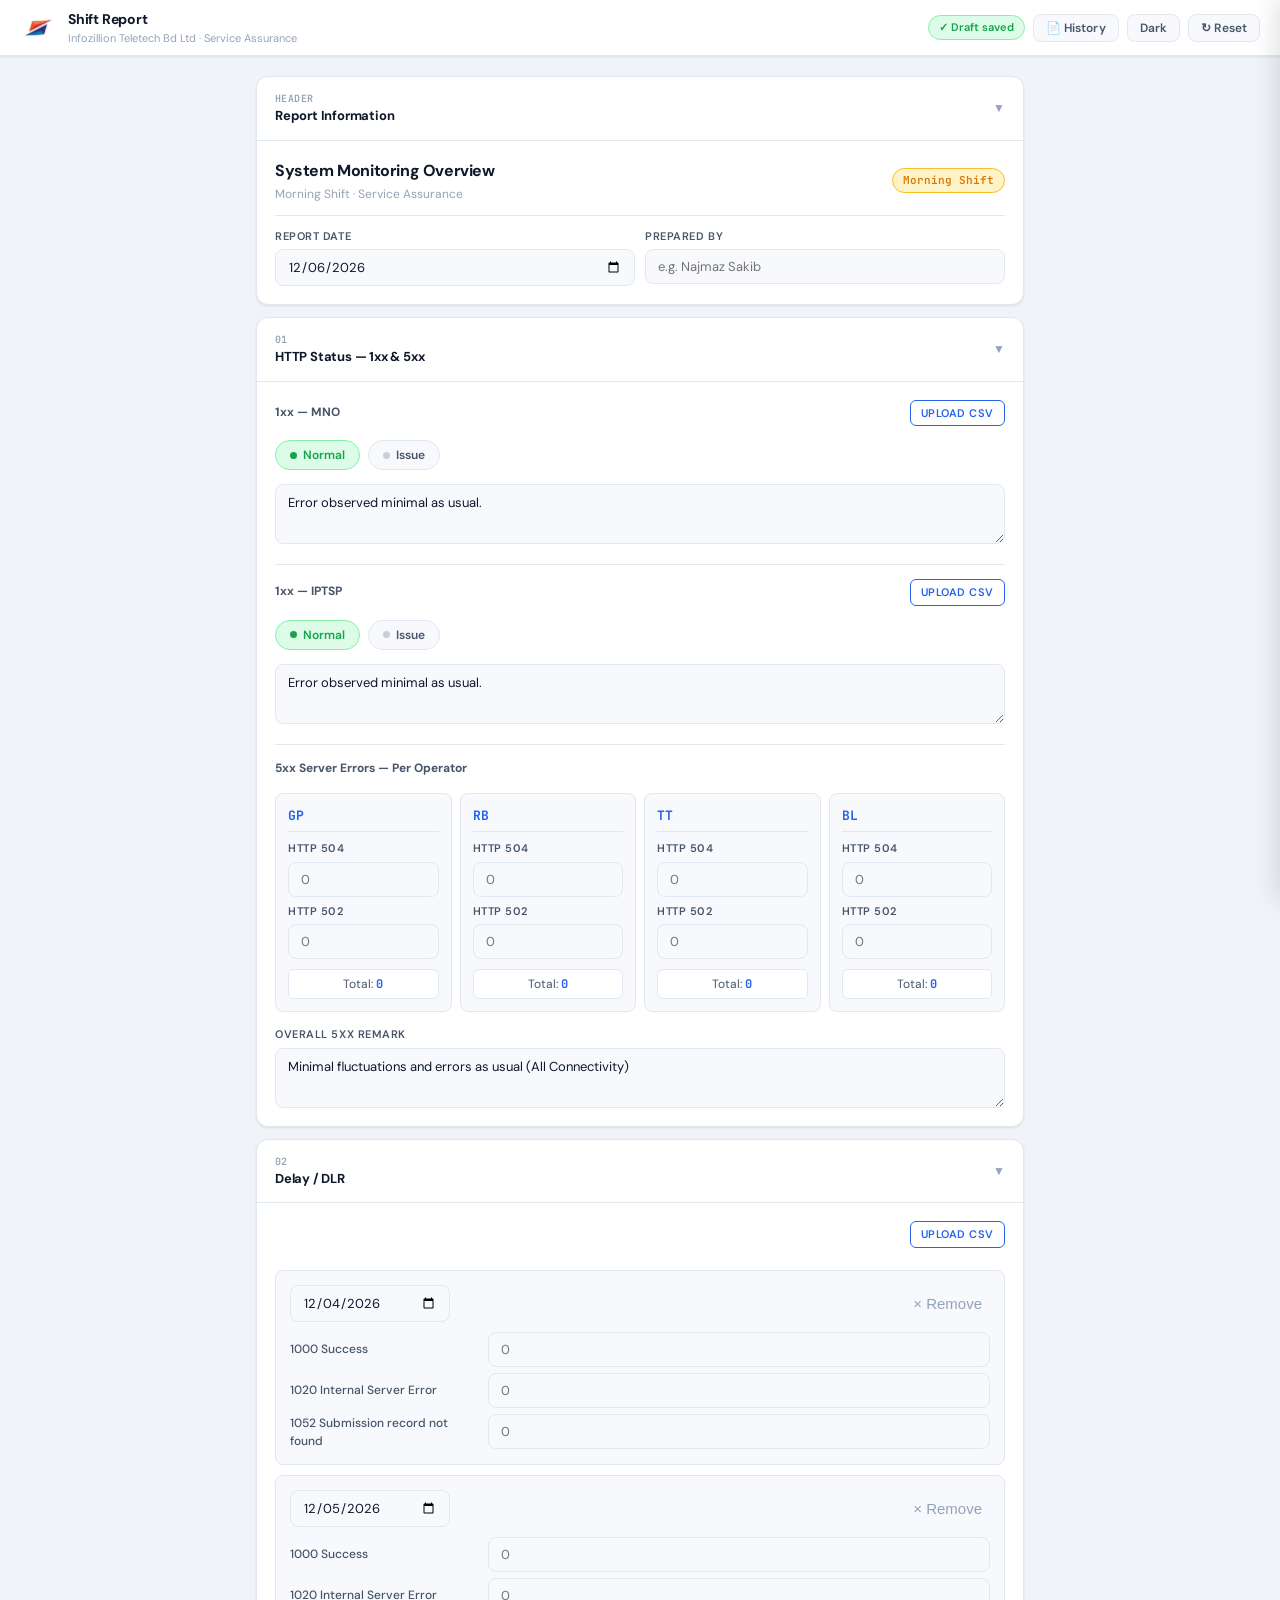
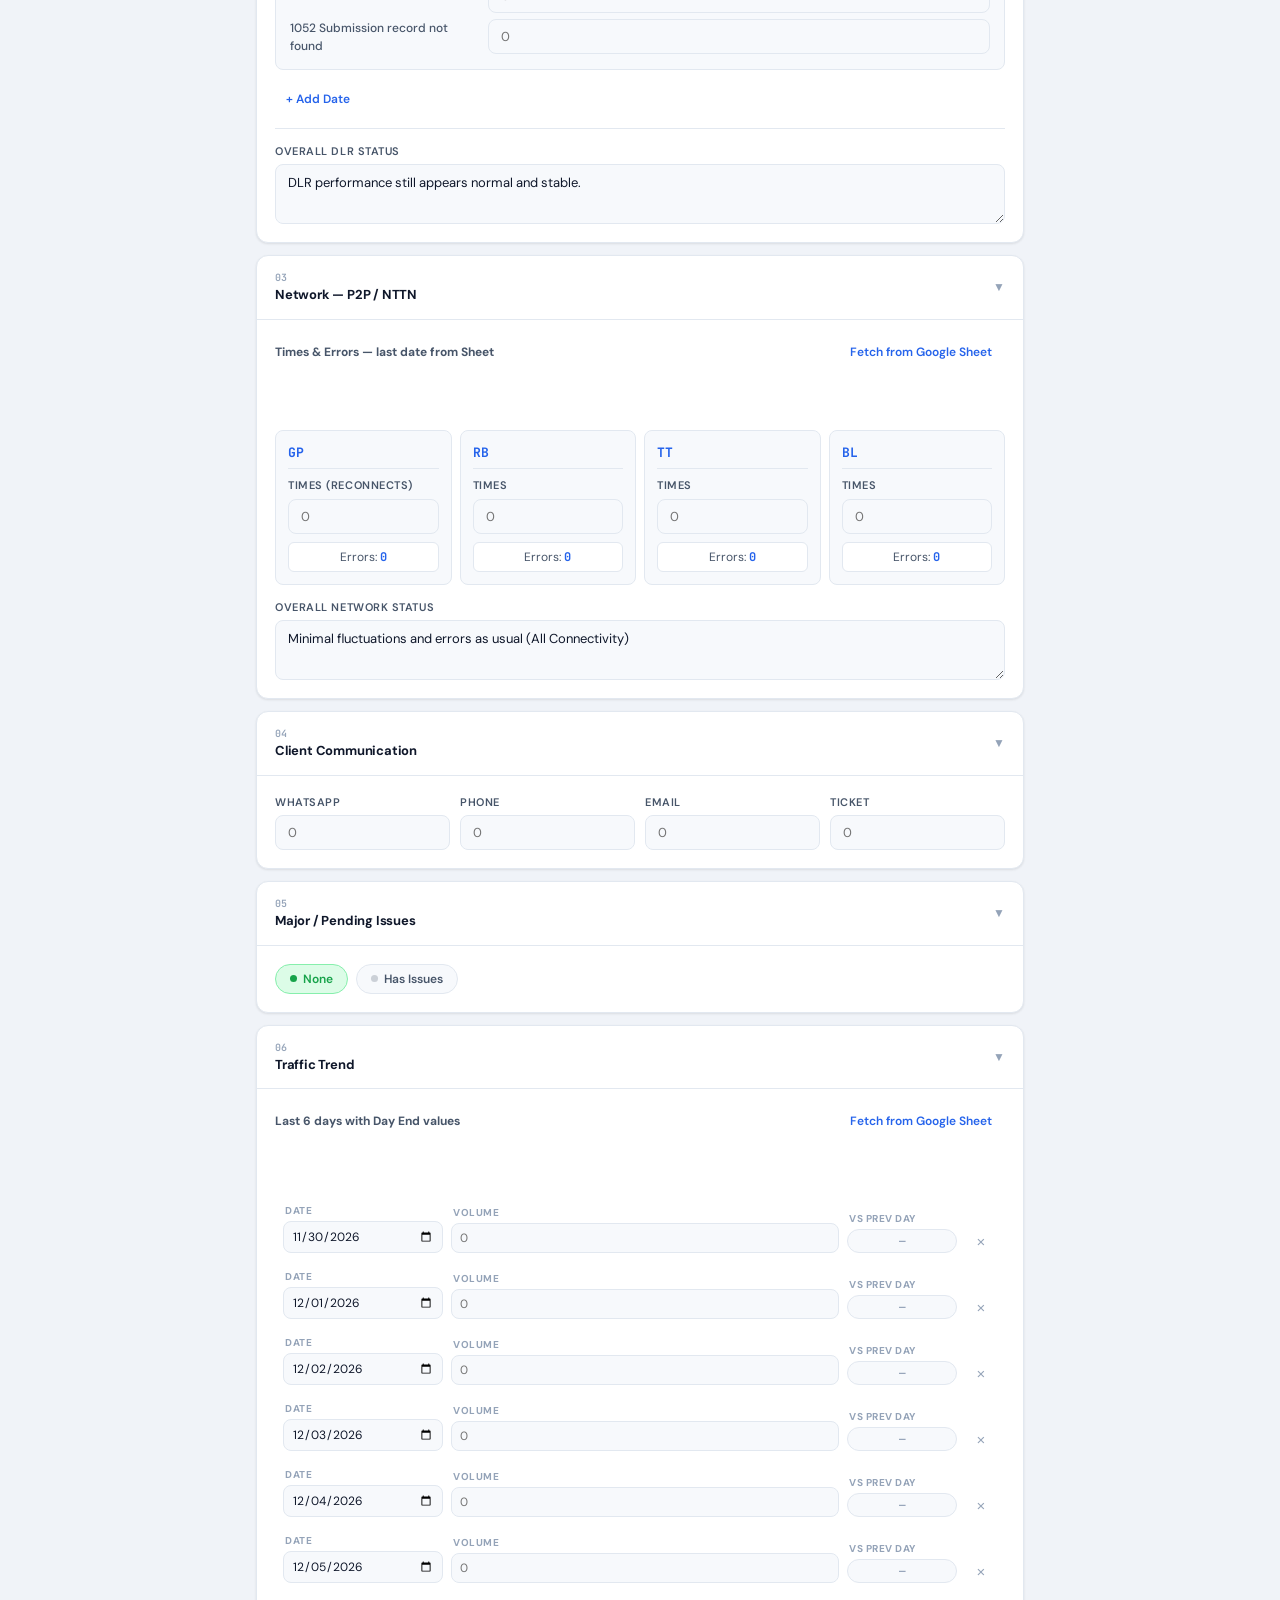
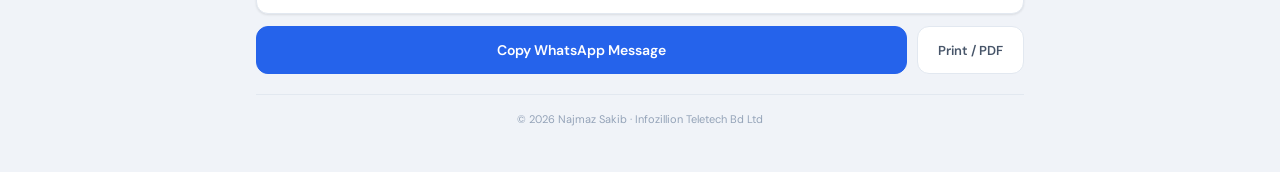
==== commit f4bd0321: "Add files via upload" ====
--- a/index.html
+++ b/index.html
@@ -30,46 +30,6 @@
 <!-- ── Main Wrap ──────────────────────────────────────── -->
 <main class="wrap">
 
-  <!-- §CSV Auto-fill -->
-  <div class="card" id="csv-upload-card">
-    <div class="card-header" data-collapse>
-      <div class="card-header-left">
-        <div class="card-icon" style="background:#f0fdf4;color:#16a34a;"></div>
-        <div>
-          <div class="sec-num">AUTO</div>
-          <div class="sec-title">CSV Auto-fill from ELK Export</div>
-        </div>
-      </div>
-      <span class="collapse-icon">▼</span>
-    </div>
-    <div class="card-body">
-      <p style="font-size:12px;color:var(--text-2);margin-bottom:12px;">
-        Upload ELK-exported CSV files below — the form will be filled automatically.
-      </p>
-      <div class="row3">
-        <div class="form-group">
-          <label>1xx MNO CSV</label>
-          <input type="file" id="csv-1xx-mno" accept=".csv" onchange="parseMnoCsv(this)">
-          <div id="csv-mno-status" class="csv-status"></div>
-        </div>
-        <div class="form-group">
-          <label>1xx IPTSP CSV</label>
-          <input type="file" id="csv-1xx-iptsp" accept=".csv" onchange="parseIptspCsv(this)">
-          <div id="csv-iptsp-status" class="csv-status"></div>
-        </div>
-        <div class="form-group">
-          <label>DLR CSV</label>
-          <input type="file" id="csv-dlr" accept=".csv" onchange="parseDlrCsv(this)">
-          <div id="csv-dlr-status" class="csv-status"></div>
-        </div>
-      </div>
-      <div id="csv-preview-area" style="display:none;margin-top:12px;">
-        <div class="sub-label" style="margin-bottom:8px;">Parsed Summary</div>
-        <div id="csv-preview-content" style="font-family:'JetBrains Mono',monospace;font-size:12px;color:var(--text-2);background:var(--surface-2);border:1px solid var(--border);border-radius:8px;padding:12px;line-height:1.9;"></div>
-      </div>
-    </div>
-  </div>
-
   <!-- §0 Report Header -->
   <div class="card report-header-card">
     <div class="card-header" data-collapse>
@@ -119,7 +79,16 @@
     <div class="card-body">
 
       <!-- 1xx MNO -->
-      <div class="sub-label">1xx — MNO</div>
+      <div style="display:flex;justify-content:space-between;align-items:center;">
+        <div class="sub-label">1xx — MNO</div>
+        <div style="display:flex;align-items:center;gap:8px;">
+          <div id="csv-mno-status" class="csv-status"></div>
+          <label style="font-size:11px;font-weight:600;color:var(--accent);cursor:pointer;padding:4px 10px;border:1px solid var(--accent);border-radius:6px;white-space:nowrap;">
+            Upload CSV
+            <input type="file" id="csv-1xx-mno" accept=".csv" onchange="parseMnoCsv(this)" style="display:none;">
+          </label>
+        </div>
+      </div>
       <div class="toggle-row">
         <button id="tog-mno-ok"    class="tog ok"  onclick="setTog('mno','ok')">
           <span class="dot"></span> Normal
@@ -138,7 +107,16 @@
       <hr class="divider">
 
       <!-- 1xx IPTSP -->
-      <div class="sub-label">1xx — IPTSP</div>
+      <div style="display:flex;justify-content:space-between;align-items:center;">
+        <div class="sub-label">1xx — IPTSP</div>
+        <div style="display:flex;align-items:center;gap:8px;">
+          <div id="csv-iptsp-status" class="csv-status"></div>
+          <label style="font-size:11px;font-weight:600;color:var(--accent);cursor:pointer;padding:4px 10px;border:1px solid var(--accent);border-radius:6px;white-space:nowrap;">
+            Upload CSV
+            <input type="file" id="csv-1xx-iptsp" accept=".csv" onchange="parseIptspCsv(this)" style="display:none;">
+          </label>
+        </div>
+      </div>
       <div class="toggle-row">
         <button id="tog-iptsp-ok"    class="tog ok"  onclick="setTog('iptsp','ok')">
           <span class="dot"></span> Normal
@@ -241,6 +219,16 @@
       <span class="collapse-icon">▼</span>
     </div>
     <div class="card-body">
+      <div style="display:flex;justify-content:space-between;align-items:center;margin-bottom:8px;">
+        <span></span>
+        <div style="display:flex;align-items:center;gap:8px;">
+          <div id="csv-dlr-status" class="csv-status"></div>
+          <label style="font-size:11px;font-weight:600;color:var(--accent);cursor:pointer;padding:4px 10px;border:1px solid var(--accent);border-radius:6px;white-space:nowrap;">
+            Upload CSV
+            <input type="file" id="csv-dlr" accept=".csv" onchange="parseDlrCsv(this)" style="display:none;">
+          </label>
+        </div>
+      </div>
       <div id="dlr-dates" style="display:flex;flex-direction:column;gap:10px;"></div>
       <button class="btn btn-ghost" onclick="addDlrDate()">+ Add Date</button>
       <hr class="divider">
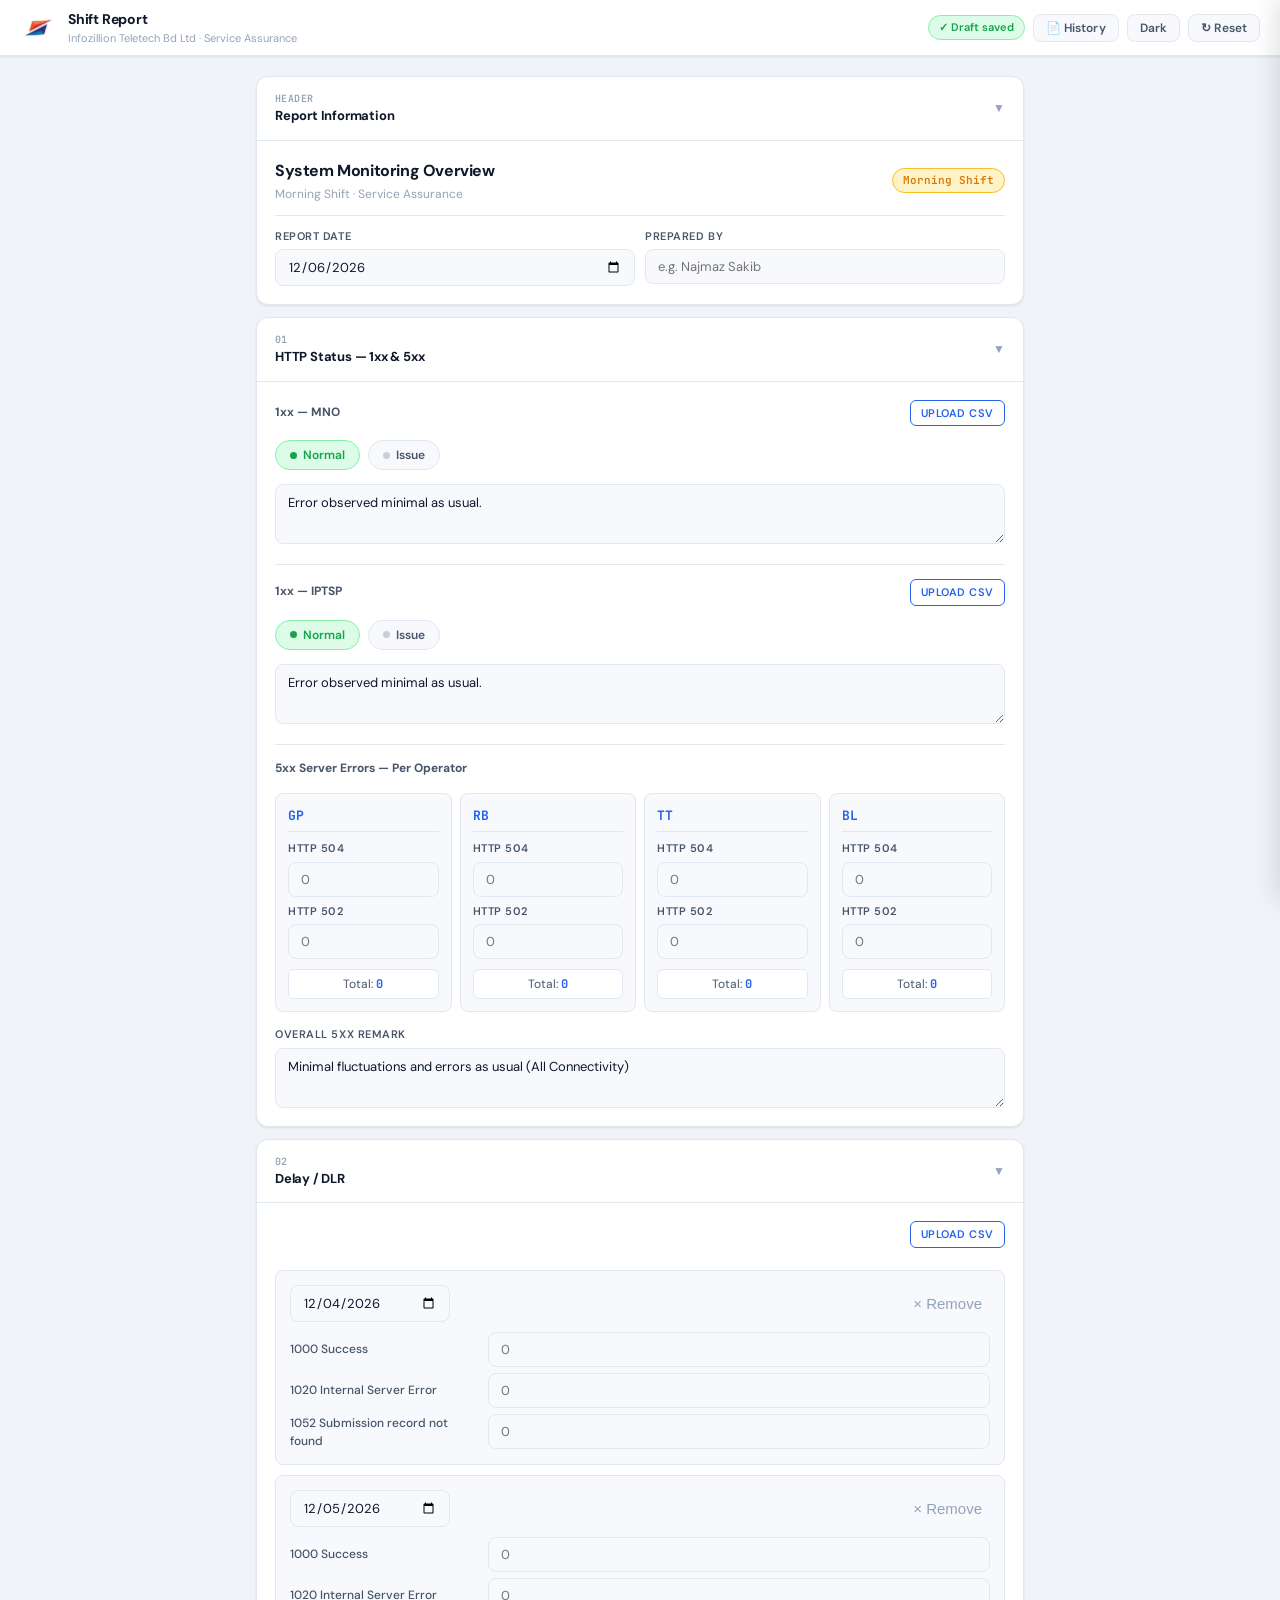
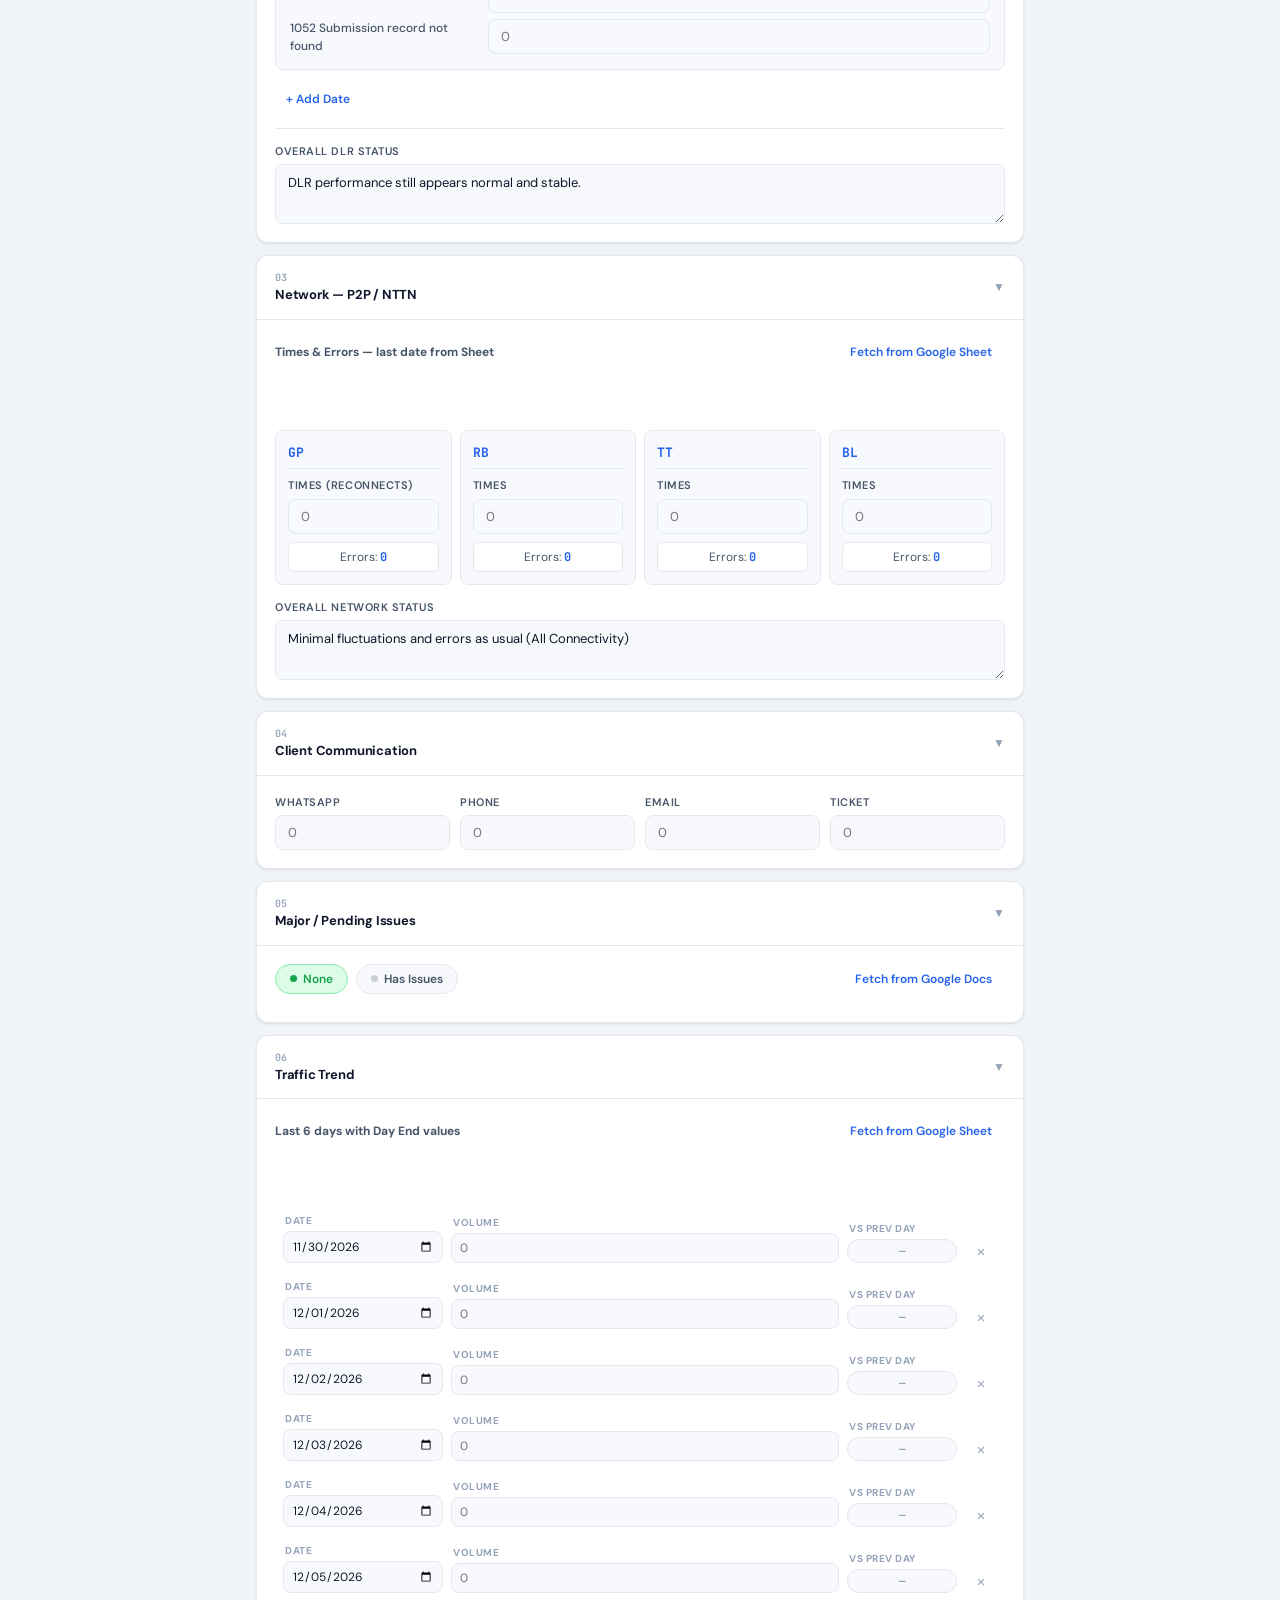
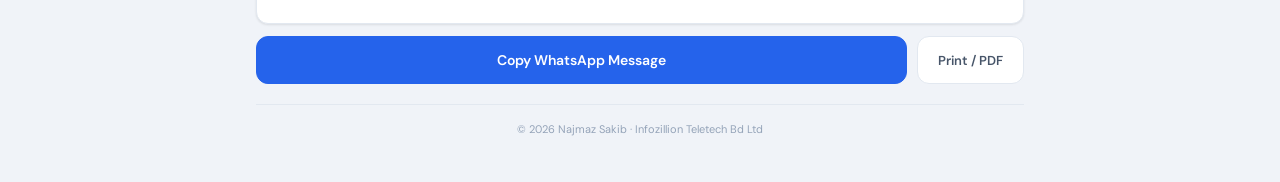
==== commit c6341c2f: "Add files via upload" ====
--- a/index.html
+++ b/index.html
@@ -347,13 +347,21 @@
       <span class="collapse-icon">▼</span>
     </div>
     <div class="card-body">
-      <div class="toggle-row">
-        <button id="tog-issue-ok"    class="tog ok"    onclick="setTog('issue','ok')">
-          <span class="dot"></span> None
-        </button>
-        <button id="tog-issue-issue" class="tog"       onclick="setTog('issue','issue')">
-          <span class="dot"></span> Has Issues
-        </button>
+      <div style="display:flex;justify-content:space-between;align-items:center;margin-bottom:10px;flex-wrap:wrap;gap:8px;">
+        <div class="toggle-row" style="margin:0;">
+          <button id="tog-issue-ok"    class="tog ok"  onclick="setTog('issue','ok')">
+            <span class="dot"></span> None
+          </button>
+          <button id="tog-issue-issue" class="tog"     onclick="setTog('issue','issue')">
+            <span class="dot"></span> Has Issues
+          </button>
+        </div>
+        <div style="display:flex;align-items:center;gap:8px;">
+          <div id="fetch-issues-status" class="csv-status"></div>
+          <button class="btn btn-ghost" id="fetch-issues-btn" onclick="fetchIssuesFromDocs()" style="font-size:12px;padding:5px 12px;white-space:nowrap;">
+            Fetch from Google Docs
+          </button>
+        </div>
       </div>
       <div id="det-issue" style="display:none;">
         <div class="sub-label" style="margin-top:4px;">To-do / Pending Items</div>
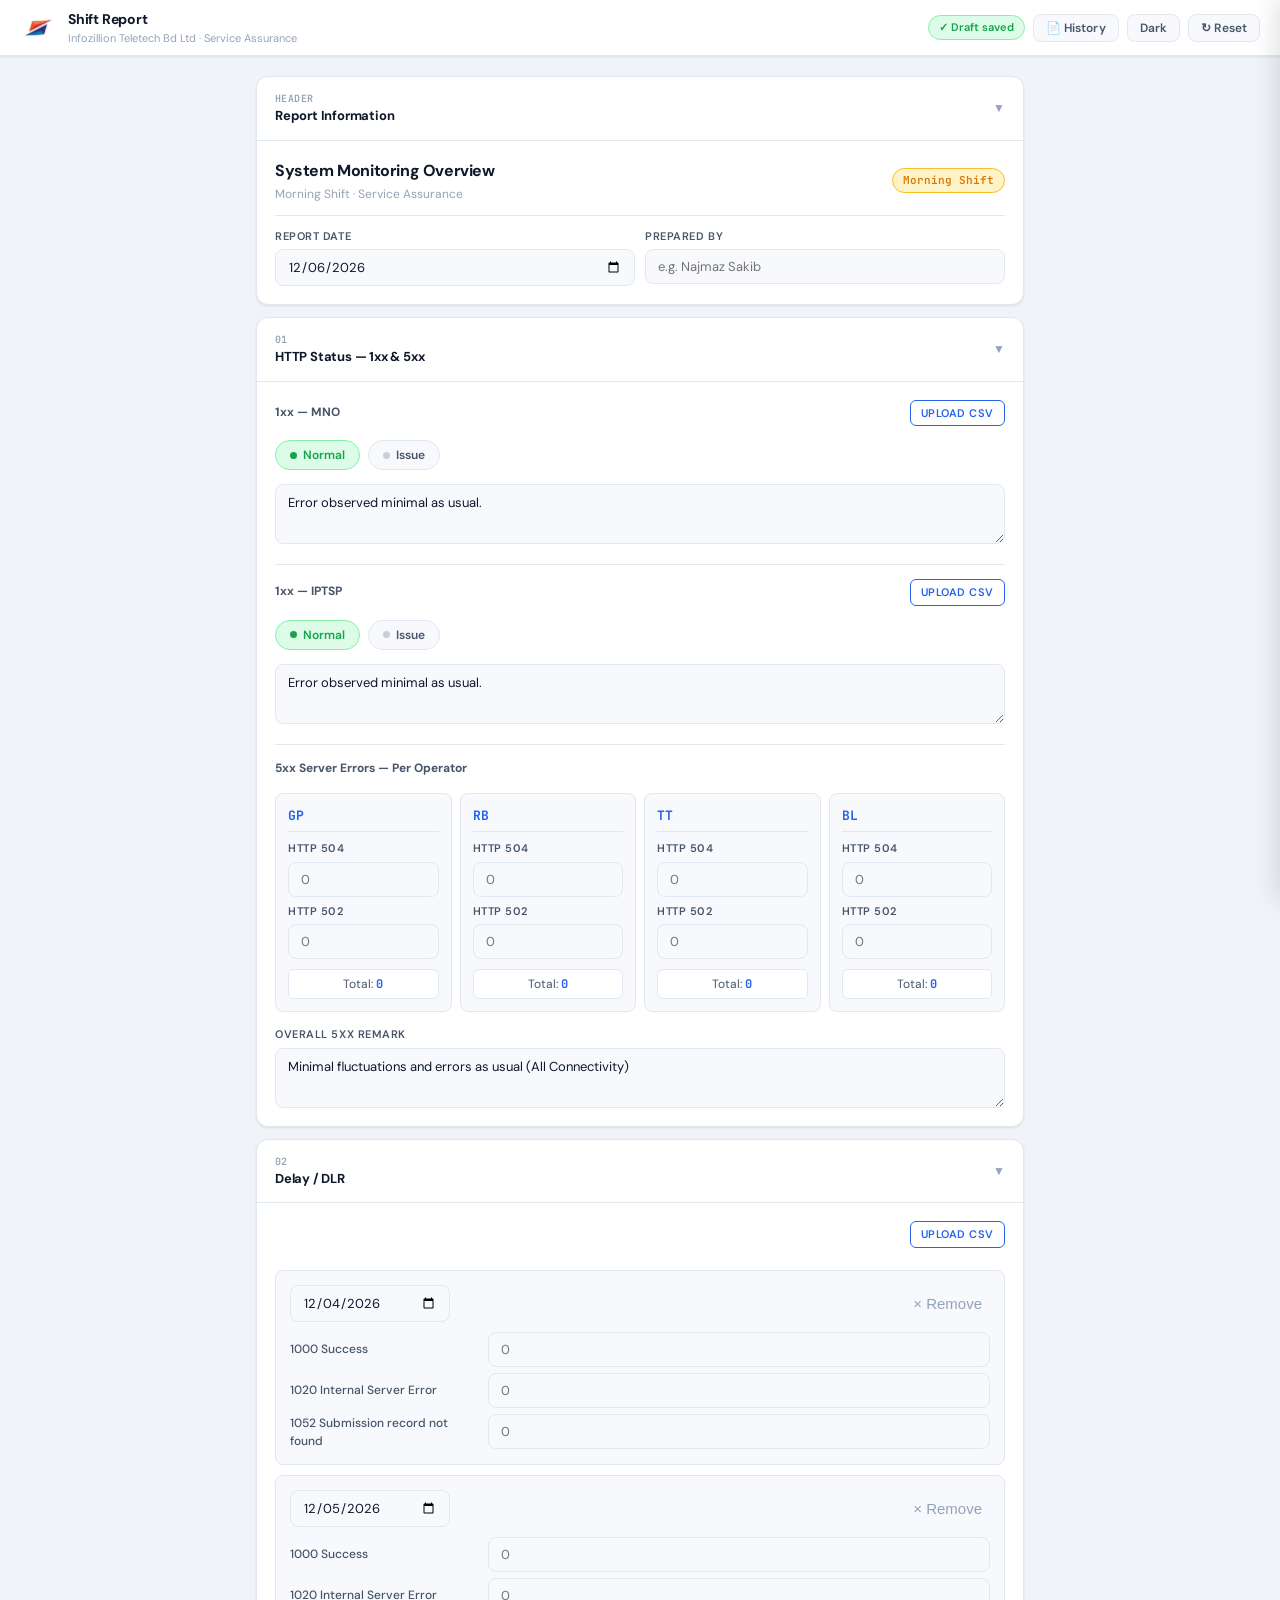
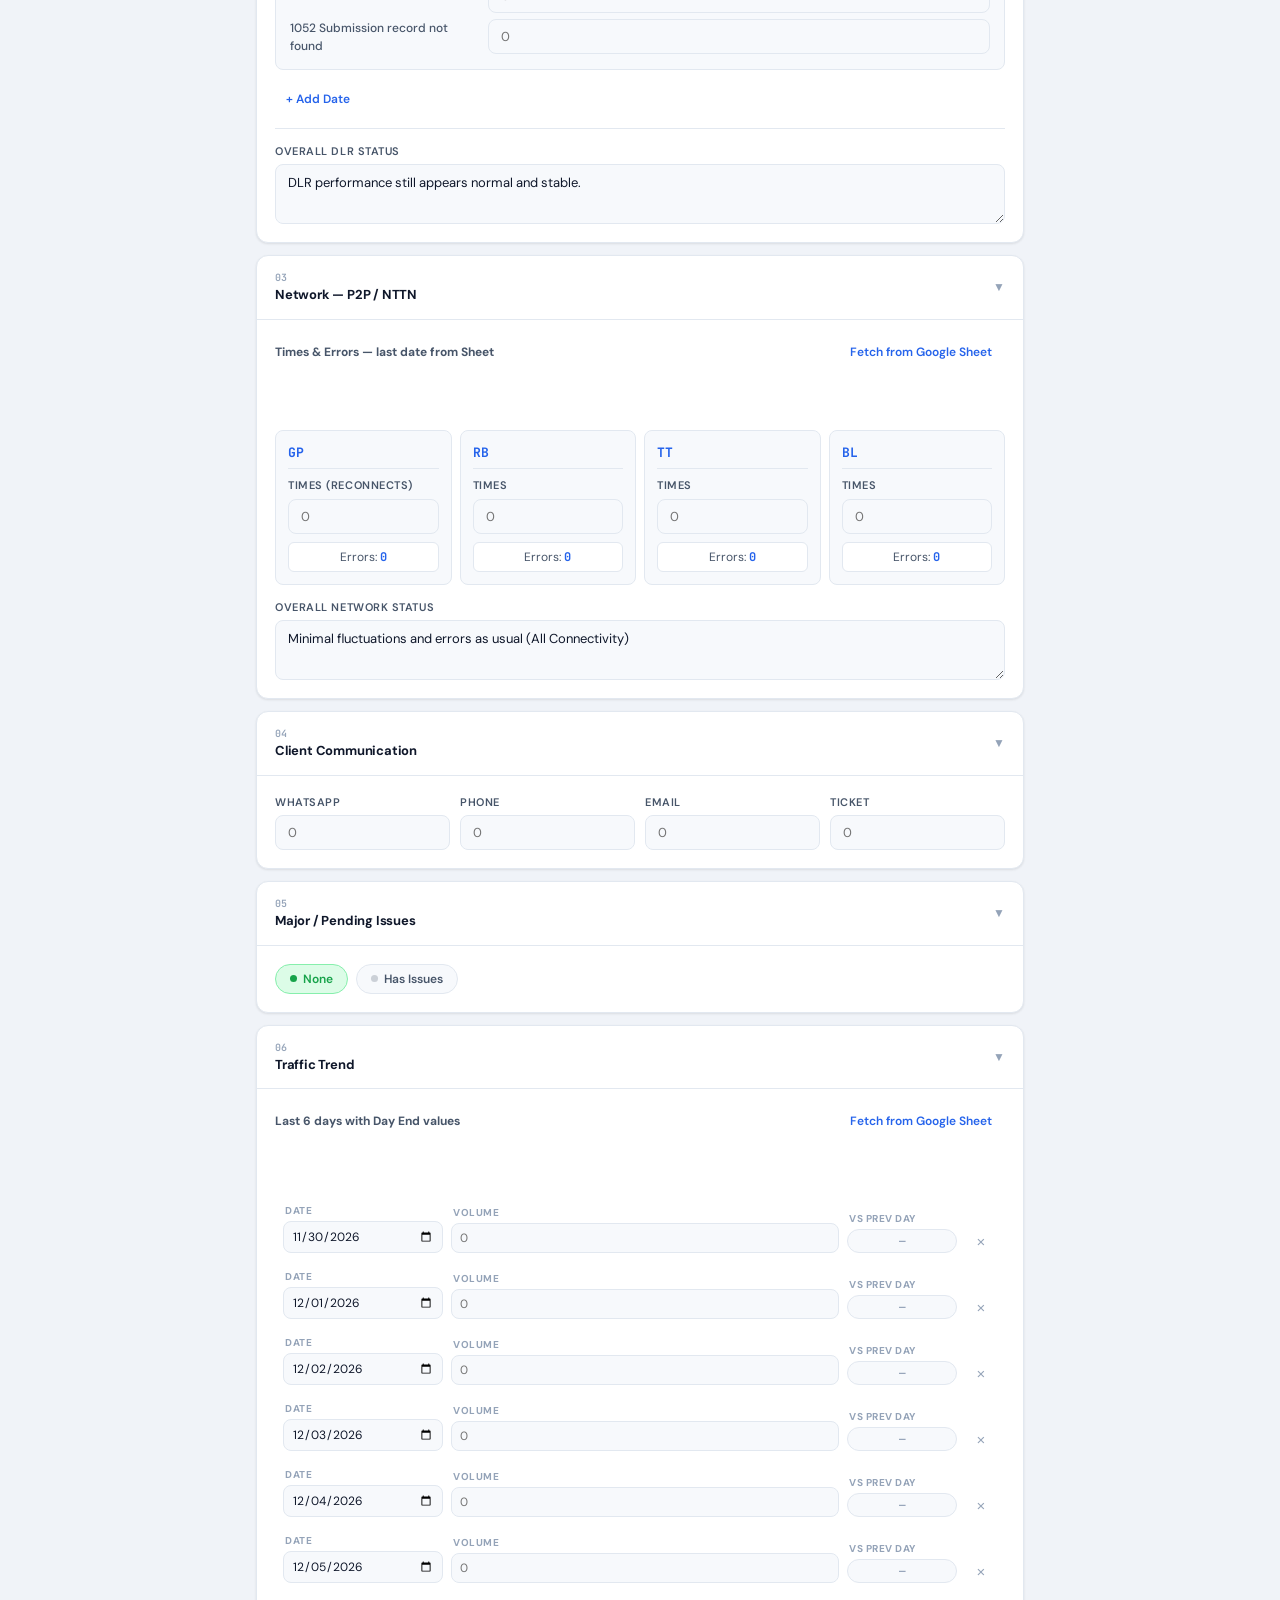
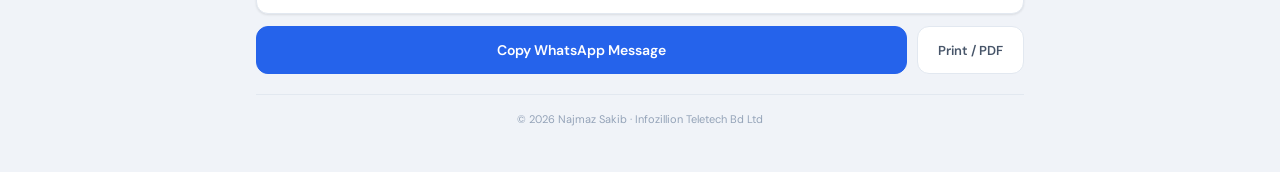
==== commit 826ea40d: "Add files via upload" ====
--- a/index.html
+++ b/index.html
@@ -347,21 +347,13 @@
       <span class="collapse-icon">▼</span>
     </div>
     <div class="card-body">
-      <div style="display:flex;justify-content:space-between;align-items:center;margin-bottom:10px;flex-wrap:wrap;gap:8px;">
-        <div class="toggle-row" style="margin:0;">
-          <button id="tog-issue-ok"    class="tog ok"  onclick="setTog('issue','ok')">
-            <span class="dot"></span> None
-          </button>
-          <button id="tog-issue-issue" class="tog"     onclick="setTog('issue','issue')">
-            <span class="dot"></span> Has Issues
-          </button>
-        </div>
-        <div style="display:flex;align-items:center;gap:8px;">
-          <div id="fetch-issues-status" class="csv-status"></div>
-          <button class="btn btn-ghost" id="fetch-issues-btn" onclick="fetchIssuesFromDocs()" style="font-size:12px;padding:5px 12px;white-space:nowrap;">
-            Fetch from Google Docs
-          </button>
-        </div>
+      <div class="toggle-row">
+        <button id="tog-issue-ok"    class="tog ok"  onclick="setTog('issue','ok')">
+          <span class="dot"></span> None
+        </button>
+        <button id="tog-issue-issue" class="tog"     onclick="setTog('issue','issue')">
+          <span class="dot"></span> Has Issues
+        </button>
       </div>
       <div id="det-issue" style="display:none;">
         <div class="sub-label" style="margin-top:4px;">To-do / Pending Items</div>
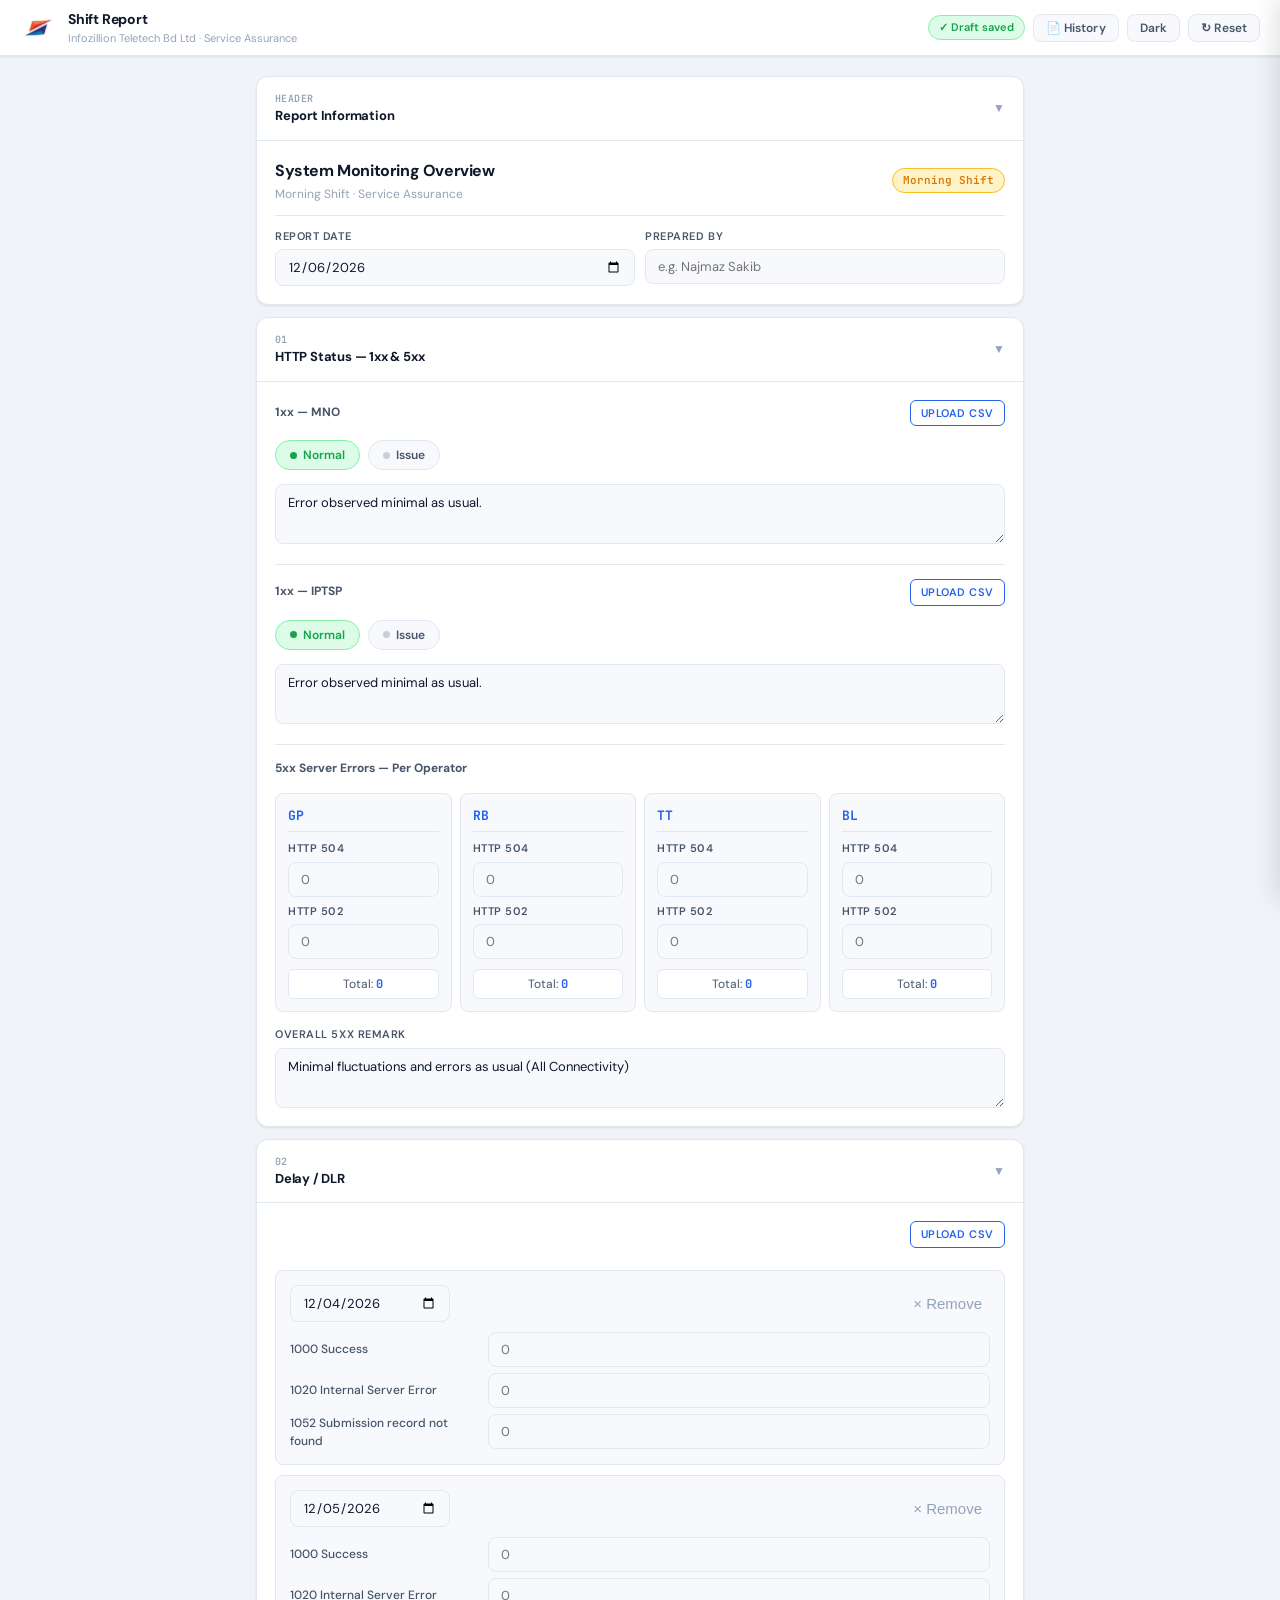
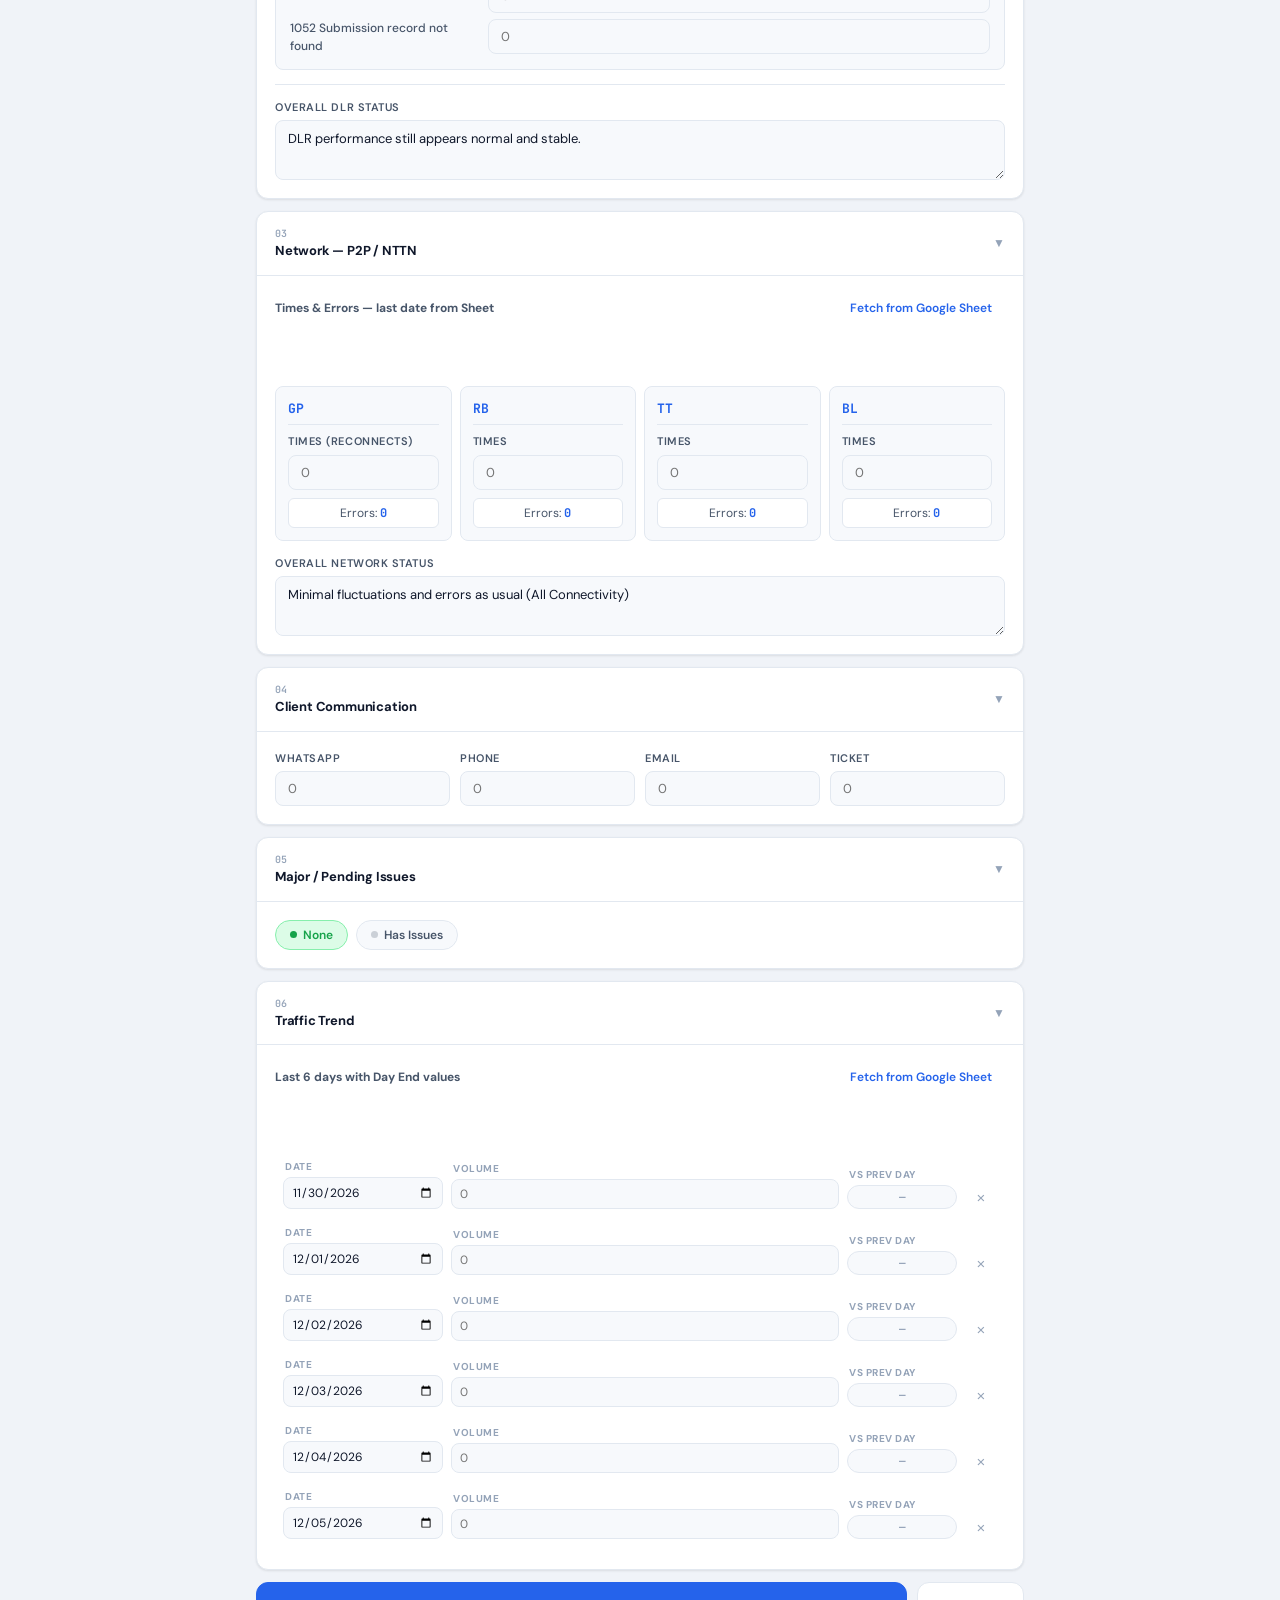
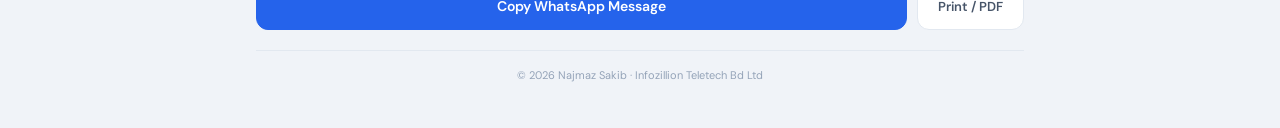
==== commit 3a986388: "Add files via upload" ====
--- a/index.html
+++ b/index.html
@@ -230,7 +230,6 @@
         </div>
       </div>
       <div id="dlr-dates" style="display:flex;flex-direction:column;gap:10px;"></div>
-      <button class="btn btn-ghost" onclick="addDlrDate()">+ Add Date</button>
       <hr class="divider">
       <div class="form-group">
         <label>Overall DLR Status</label>
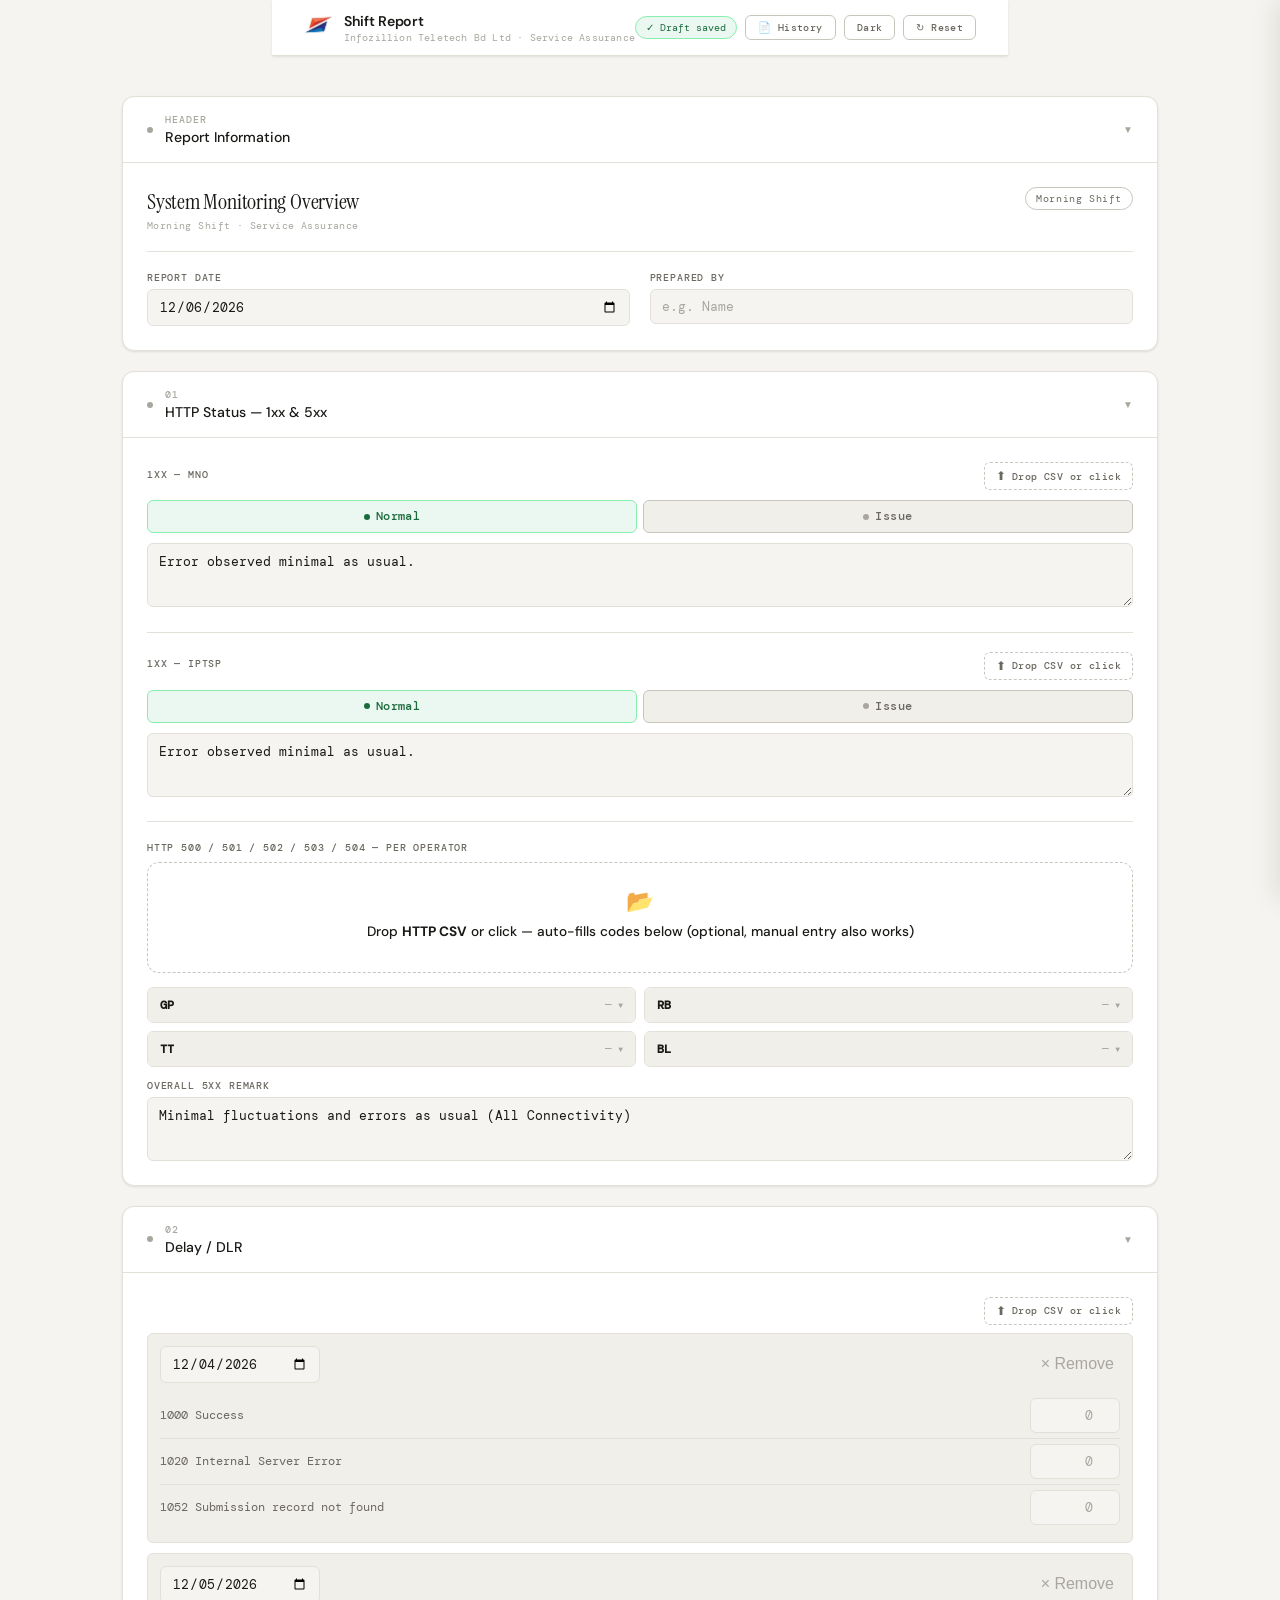
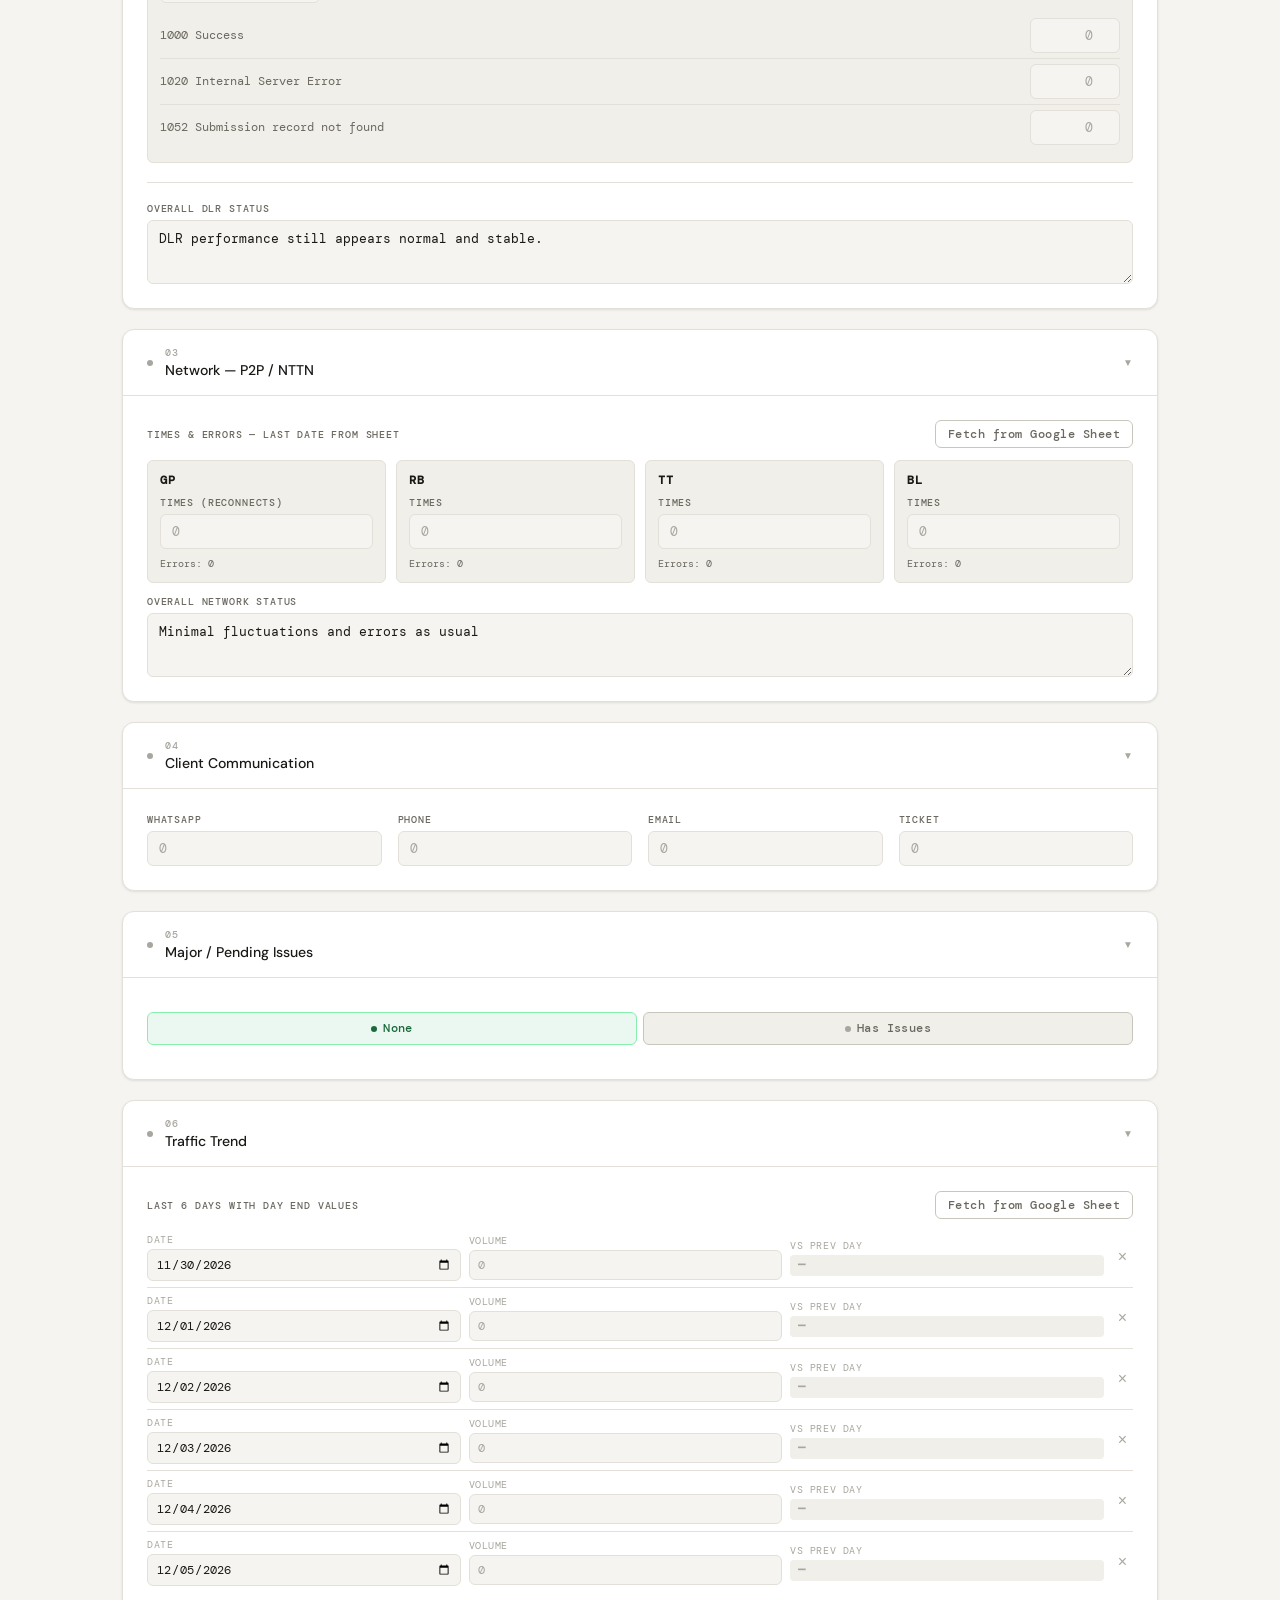
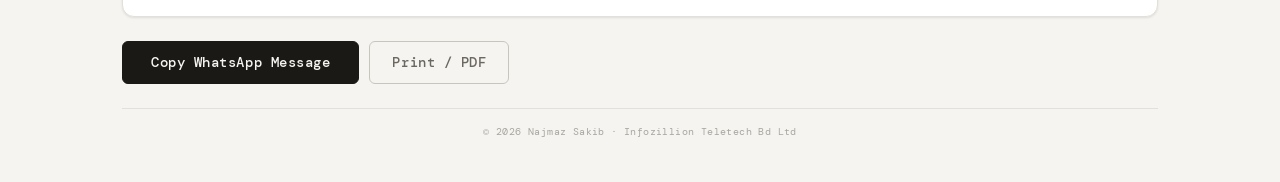
==== commit c495e6f9: "Add files via upload" ====
--- a/index.html
+++ b/index.html
@@ -58,7 +58,7 @@
         </div>
         <div class="form-group">
           <label>Prepared By</label>
-          <input type="text" id="rep-author" placeholder="e.g. Najmaz Sakib">
+          <input type="text" id="rep-author" placeholder="e.g. Name">
         </div>
       </div>
     </div>
@@ -83,10 +83,10 @@
         <div class="sub-label">1xx — MNO</div>
         <div style="display:flex;align-items:center;gap:8px;">
           <div id="csv-mno-status" class="csv-status"></div>
-          <label style="font-size:11px;font-weight:600;color:var(--accent);cursor:pointer;padding:4px 10px;border:1px solid var(--accent);border-radius:6px;white-space:nowrap;">
-            Upload CSV
+          <div class="drop-zone" id="drop-mno" onclick="document.getElementById('csv-1xx-mno').click()" ondragover="handleDragOver(event,'drop-mno')" ondragleave="handleDragLeave('drop-mno')" ondrop="handleDrop(event,'csv-1xx-mno',parseMnoCsv)">
+            <span class="drop-zone-icon">⬆</span><span class="drop-zone-text">Drop CSV or click</span>
             <input type="file" id="csv-1xx-mno" accept=".csv" onchange="parseMnoCsv(this)" style="display:none;">
-          </label>
+          </div>
         </div>
       </div>
       <div class="toggle-row">
@@ -111,10 +111,10 @@
         <div class="sub-label">1xx — IPTSP</div>
         <div style="display:flex;align-items:center;gap:8px;">
           <div id="csv-iptsp-status" class="csv-status"></div>
-          <label style="font-size:11px;font-weight:600;color:var(--accent);cursor:pointer;padding:4px 10px;border:1px solid var(--accent);border-radius:6px;white-space:nowrap;">
-            Upload CSV
+          <div class="drop-zone" id="drop-iptsp" onclick="document.getElementById('csv-1xx-iptsp').click()" ondragover="handleDragOver(event,'drop-iptsp')" ondragleave="handleDragLeave('drop-iptsp')" ondrop="handleDrop(event,'csv-1xx-iptsp',parseIptspCsv)">
+            <span class="drop-zone-icon">⬆</span><span class="drop-zone-text">Drop CSV or click</span>
             <input type="file" id="csv-1xx-iptsp" accept=".csv" onchange="parseIptspCsv(this)" style="display:none;">
-          </label>
+          </div>
         </div>
       </div>
       <div class="toggle-row">
@@ -134,72 +134,21 @@
 
       <hr class="divider">
 
-      <!-- 5xx -->
-      <div class="sub-label">5xx Server Errors — Per Operator</div>
-      <div class="op-grid">
-        <!-- GP -->
-        <div class="op-block">
-          <div class="op-name">GP</div>
-          <div class="form-group">
-            <label>HTTP 504</label>
-            <input type="number" class="h5-504" data-op="GP" placeholder="0" min="0"
-              oninput="calcTotal('GP');scheduleAutoSave()">
-          </div>
-          <div class="form-group" style="margin-top:6px;">
-            <label>HTTP 502</label>
-            <input type="number" class="h5-502" data-op="GP" placeholder="0" min="0"
-              oninput="calcTotal('GP');scheduleAutoSave()">
-          </div>
-          <div class="op-5xx-total">Total: <span id="total-GP">0</span></div>
-        </div>
-        <!-- RB -->
-        <div class="op-block">
-          <div class="op-name">RB</div>
-          <div class="form-group">
-            <label>HTTP 504</label>
-            <input type="number" class="h5-504" data-op="RB" placeholder="0" min="0"
-              oninput="calcTotal('RB');scheduleAutoSave()">
-          </div>
-          <div class="form-group" style="margin-top:6px;">
-            <label>HTTP 502</label>
-            <input type="number" class="h5-502" data-op="RB" placeholder="0" min="0"
-              oninput="calcTotal('RB');scheduleAutoSave()">
-          </div>
-          <div class="op-5xx-total">Total: <span id="total-RB">0</span></div>
-        </div>
-        <!-- TT -->
-        <div class="op-block">
-          <div class="op-name">TT</div>
-          <div class="form-group">
-            <label>HTTP 504</label>
-            <input type="number" class="h5-504" data-op="TT" placeholder="0" min="0"
-              oninput="calcTotal('TT');scheduleAutoSave()">
-          </div>
-          <div class="form-group" style="margin-top:6px;">
-            <label>HTTP 502</label>
-            <input type="number" class="h5-502" data-op="TT" placeholder="0" min="0"
-              oninput="calcTotal('TT');scheduleAutoSave()">
-          </div>
-          <div class="op-5xx-total">Total: <span id="total-TT">0</span></div>
-        </div>
-        <!-- BL -->
-        <div class="op-block">
-          <div class="op-name">BL</div>
-          <div class="form-group">
-            <label>HTTP 504</label>
-            <input type="number" class="h5-504" data-op="BL" placeholder="0" min="0"
-              oninput="calcTotal('BL');scheduleAutoSave()">
-          </div>
-          <div class="form-group" style="margin-top:6px;">
-            <label>HTTP 502</label>
-            <input type="number" class="h5-502" data-op="BL" placeholder="0" min="0"
-              oninput="calcTotal('BL');scheduleAutoSave()">
-          </div>
-          <div class="op-5xx-total">Total: <span id="total-BL">0</span></div>
-        </div>
-      </div>
-
-      <div class="form-group">
+      <!-- 4xx/5xx HTTP -->
+      <div style="display:flex;justify-content:space-between;align-items:center;">
+        <div class="sub-label" style="margin:0;">HTTP 500 / 501 / 502 / 503 / 504 — Per Operator</div>
+      </div>
+      <div class="upload-zone" id="zone-http5xx" style="margin:8px 0 14px;">
+        <input type="file" id="csv-http5xx" accept=".csv" onchange="parseHttp5xxCsv(this)">
+        <div class="upload-zone__inner">
+          <div class="upload-icon">📂</div>
+          <div class="upload-label">Drop <strong>HTTP CSV</strong> or click — auto-fills codes below (optional, manual entry also works)</div>
+          <div class="upload-status" id="csv-http5xx-status"></div>
+        </div>
+      </div>
+      <div class="src-grid" id="http5xx-source-list"></div>
+
+      <div class="form-group" style="margin-top:12px;">
         <label>Overall 5xx Remark</label>
         <textarea id="txt-5xx-overall">Minimal fluctuations and errors as usual (All Connectivity)</textarea>
       </div>
@@ -223,10 +172,10 @@
         <span></span>
         <div style="display:flex;align-items:center;gap:8px;">
           <div id="csv-dlr-status" class="csv-status"></div>
-          <label style="font-size:11px;font-weight:600;color:var(--accent);cursor:pointer;padding:4px 10px;border:1px solid var(--accent);border-radius:6px;white-space:nowrap;">
-            Upload CSV
+          <div class="drop-zone" id="drop-dlr" onclick="document.getElementById('csv-dlr').click()" ondragover="handleDragOver(event,'drop-dlr')" ondragleave="handleDragLeave('drop-dlr')" ondrop="handleDrop(event,'csv-dlr',parseDlrCsv)">
+            <span class="drop-zone-icon">⬆</span><span class="drop-zone-text">Drop CSV or click</span>
             <input type="file" id="csv-dlr" accept=".csv" onchange="parseDlrCsv(this)" style="display:none;">
-          </label>
+          </div>
         </div>
       </div>
       <div id="dlr-dates" style="display:flex;flex-direction:column;gap:10px;"></div>
@@ -294,7 +243,7 @@
       </div>
       <div class="form-group">
         <label>Overall Network Status</label>
-        <textarea id="net-overall">Minimal fluctuations and errors as usual (All Connectivity)</textarea>
+        <textarea id="net-overall">Minimal fluctuations and errors as usual</textarea>
       </div>
     </div>
   </div>
--- a/style.css
+++ b/style.css
@@ -1,778 +1,755 @@
-/* ============================================================
+/* ================================================================
    Morning Shift Report — style.css
-   Infozillion Teletech Bd Ltd · Service Assurance
-   ============================================================ */
-
-@import url('https://fonts.googleapis.com/css2?family=DM+Sans:wght@400;500;600;700&family=JetBrains+Mono:wght@400;600&display=swap');
-
-/* ── CSS Variables ─────────────────────────────────────── */
+   Design: Premium Minimal — Infozillion Teletech Bd Ltd
+   Fonts: DM Sans · DM Mono · Instrument Serif
+   ================================================================ */
+
+@import url('https://fonts.googleapis.com/css2?family=DM+Mono:wght@400;500&family=Instrument+Serif:ital@0;1&family=DM+Sans:wght@300;400;500;600&display=swap');
+
+/* ── TOKENS ─────────────────────────────────────────────────── */
 :root {
-  --bg:          #f0f3f8;
-  --surface:     #ffffff;
-  --surface-2:   #f7f9fc;
-  --border:      #e2e8f0;
-  --border-focus:#3b82f6;
-  --text:        #0f172a;
-  --text-2:      #475569;
-  --text-3:      #94a3b8;
-  --accent:      #2563eb;
-  --accent-light:#dbeafe;
-  --green:       #16a34a;
-  --green-bg:    #dcfce7;
-  --green-border:#86efac;
-  --red:         #dc2626;
-  --red-bg:      #fee2e2;
-  --red-border:  #fca5a5;
-  --yellow:      #d97706;
-  --yellow-bg:   #fef3c7;
-  --shadow-sm:   0 1px 3px rgba(0,0,0,.06), 0 1px 2px rgba(0,0,0,.04);
-  --shadow:      0 4px 12px rgba(0,0,0,.08), 0 2px 4px rgba(0,0,0,.04);
-  --radius:      12px;
-  --radius-sm:   8px;
-  --transition:  .18s cubic-bezier(.4,0,.2,1);
+  --bg:            #F5F4F0;
+  --surface:       #FFFFFF;
+  --surface-2:     #F0EFE9;
+  --border:        #E2E0D8;
+  --border-strong: #C8C6BC;
+
+  --text:          #1A1916;
+  --text-2:        #6B6860;
+  --text-3:        #A8A69E;
+
+  --accent:        #1A1916;
+
+  --green:         #1A6B3C;
+  --green-bg:      #EBF7F1;
+  --red:           #B84E1A;
+  --red-bg:        #FDF0E8;
+  --blue:          #1D4ED8;
+  --blue-bg:       #EFF6FF;
+
+  --font-sans:     'DM Sans', sans-serif;
+  --font-mono:     'DM Mono', monospace;
+  --font-display:  'Instrument Serif', serif;
+
+  --radius:        6px;
+  --radius-lg:     12px;
+  --ease:          cubic-bezier(0.16, 1, 0.3, 1);
+  --shadow-sm:     0 1px 3px rgba(26,25,22,.06), 0 1px 2px rgba(26,25,22,.04);
+  --shadow:        0 4px 12px rgba(26,25,22,.08), 0 1px 4px rgba(26,25,22,.06);
 }
 
 [data-theme="dark"] {
-  --bg:          #0d1117;
-  --surface:     #161b22;
-  --surface-2:   #1c2333;
-  --border:      #30363d;
-  --border-focus:#58a6ff;
-  --text:        #e6edf3;
-  --text-2:      #8b949e;
-  --text-3:      #484f58;
-  --accent:      #58a6ff;
-  --accent-light:#162032;
-  --green:       #3fb950;
-  --green-bg:    #0d2a13;
-  --green-border:#238636;
-  --red:         #f85149;
-  --red-bg:      #2d0f0e;
-  --red-border:  #6e1c1c;
-  --yellow:      #d29922;
-  --yellow-bg:   #2b1d00;
-  --shadow-sm:   0 1px 3px rgba(0,0,0,.3);
-  --shadow:      0 4px 16px rgba(0,0,0,.4);
-}
-
-/* ── Reset ──────────────────────────────────────────────── */
+  --bg:            #161512;
+  --surface:       #1E1D19;
+  --surface-2:     #28261F;
+  --border:        #38362E;
+  --border-strong: #4A473C;
+
+  --text:          #ECE9E2;
+  --text-2:        #A8A69E;
+  --text-3:        #6B6860;
+
+  --accent:        #ECE9E2;
+
+  --green:         #4ADE80;
+  --green-bg:      #102A1A;
+  --red:           #FB923C;
+  --red-bg:        #2E1B0C;
+  --blue:          #60A5FA;
+  --blue-bg:       #0F1F33;
+
+  --shadow-sm:     0 1px 3px rgba(0,0,0,.3);
+  --shadow:        0 4px 16px rgba(0,0,0,.4);
+}
+
+/* ── RESET ──────────────────────────────────────────────────── */
 *, *::before, *::after { box-sizing: border-box; margin: 0; padding: 0; }
-
+html { font-size: 16px; -webkit-font-smoothing: antialiased; }
 body {
-  font-family: 'DM Sans', sans-serif;
+  font-family: var(--font-sans);
   background: var(--bg);
   color: var(--text);
   min-height: 100vh;
-  font-size: 14px;
-  line-height: 1.5;
-  transition: background var(--transition), color var(--transition);
-}
-
-/* ── Layout ─────────────────────────────────────────────── */
+  display: flex;
+  flex-direction: column;
+}
+code {
+  font-family: var(--font-mono);
+  font-size: 0.82em;
+  background: var(--surface-2);
+  padding: 1px 5px;
+  border-radius: 3px;
+}
+
+/* ── APP HEADER ─────────────────────────────────────────────── */
 .app-header {
+  background: var(--surface);
+  border-bottom: 1px solid var(--border);
   position: sticky;
   top: 0;
   z-index: 100;
-  background: var(--surface);
-  border-bottom: 1px solid var(--border);
-  padding: 0 20px;
+  box-shadow: var(--shadow-sm);
+  max-width: 1100px;
+  margin: 0 auto;
+  padding: 0 2rem;
   height: 56px;
   display: flex;
   align-items: center;
   justify-content: space-between;
-  box-shadow: var(--shadow-sm);
-  backdrop-filter: blur(8px);
-}
-
-.app-header-left {
-  display: flex;
-  align-items: center;
-  gap: 12px;
-}
-
-.app-logo {
-  width: 36px;
-  height: 36px;
-  border-radius: 8px;
-  display: flex;
-  align-items: center;
-  justify-content: center;
-  flex-shrink: 0;
-  overflow: hidden;
+}
+.app-header-left,
+.header-actions {
+  display: flex;
+  align-items: center;
+}
+.app-header-left { display: flex; align-items: center; gap: 12px; }
+.app-logo img { width: 28px; height: 28px; object-fit: contain; border-radius: 4px; }
+.app-title {
+  font-size: 0.88rem;
+  font-weight: 600;
+  letter-spacing: -0.01em;
+  color: var(--text);
+}
+.app-subtitle {
+  font-family: var(--font-mono);
+  font-size: 0.62rem;
+  color: var(--text-3);
+  letter-spacing: 0.02em;
+  margin-top: 1px;
+}
+.header-actions { display: flex; align-items: center; gap: 8px; }
+
+/* ── BUTTONS ────────────────────────────────────────────────── */
+.btn-icon-dark {
+  font-family: var(--font-mono);
+  font-size: 0.65rem;
+  padding: 5px 12px;
+  border-radius: var(--radius);
+  border: 1px solid var(--border-strong);
   background: transparent;
-}
-
-.app-title {
-  font-size: 14px;
-  font-weight: 700;
-  color: var(--text);
-  letter-spacing: -0.2px;
-}
-.app-subtitle {
-  font-size: 11px;
-  color: var(--text-3);
-}
-
-.header-actions {
-  display: flex;
-  align-items: center;
-  gap: 8px;
-}
-
+  color: var(--text-2);
+  cursor: pointer;
+  letter-spacing: 0.04em;
+  transition: all 0.15s;
+  font-weight: 500;
+}
+.btn-icon-dark:hover { border-color: var(--text); color: var(--text); }
+.status-pill {
+  font-family: var(--font-mono);
+  font-size: 0.65rem;
+  padding: 4px 10px;
+  border-radius: 20px;
+  background: var(--green-bg);
+  color: var(--green);
+  border: 1px solid #86EFAC;
+}
+
+/* ── MAIN WRAP ──────────────────────────────────────────────── */
 .wrap {
-  max-width: 800px;
+  max-width: 1100px;
   margin: 0 auto;
-  padding: 20px 16px 40px;
-  display: flex;
-  flex-direction: column;
-  gap: 12px;
-}
-
-/* ── Cards ──────────────────────────────────────────────── */
+  padding: 2.5rem 2rem;
+  width: 100%;
+  flex: 1;
+}
+
+/* ── CARDS ──────────────────────────────────────────────────── */
 .card {
   background: var(--surface);
   border: 1px solid var(--border);
-  border-radius: var(--radius);
+  border-radius: var(--radius-lg);
+  margin-bottom: 1.25rem;
   overflow: hidden;
   box-shadow: var(--shadow-sm);
-  transition: box-shadow var(--transition);
-}
-
-.card:hover { box-shadow: var(--shadow); }
-
+  transition: box-shadow 0.2s;
+}
+.card.collapsed .card-body { display: none; }
 .card-header {
+  padding: 1rem 1.5rem;
+  border-bottom: 1px solid var(--border);
   display: flex;
   align-items: center;
   justify-content: space-between;
-  padding: 14px 18px;
   cursor: pointer;
   user-select: none;
-  border-bottom: 1px solid var(--border);
-  transition: background var(--transition);
-}
-
+  transition: background 0.15s;
+}
 .card-header:hover { background: var(--surface-2); }
-
-.card-header-left {
-  display: flex;
-  align-items: center;
-  gap: 10px;
-}
-
+.card-header-left { display: flex; align-items: center; gap: 12px; }
 .card-icon {
-  display: none;
-}
-
+  width: 6px; height: 6px;
+  border-radius: 50%;
+  background: var(--text-3);
+  flex-shrink: 0;
+}
 .sec-num {
-  font-family: 'JetBrains Mono', monospace;
+  font-family: var(--font-mono);
+  font-size: 0.6rem;
+  letter-spacing: 0.1em;
+  color: var(--text-3);
+  font-weight: 500;
+  text-transform: uppercase;
+}
+.sec-title {
+  font-size: 0.88rem;
+  font-weight: 500;
+  color: var(--text);
+  margin-top: 2px;
+}
+.collapse-icon {
   font-size: 10px;
-  font-weight: 600;
-  color: var(--text-3);
-  letter-spacing: 0.04em;
-}
-
-.sec-title {
-  font-size: 13px;
-  font-weight: 700;
-  color: var(--text);
-  letter-spacing: -0.2px;
-}
-
-.collapse-icon {
-  color: var(--text-3);
-  font-size: 12px;
-  transition: transform var(--transition);
+  color: var(--text-3);
+  transition: transform 0.2s;
 }
 .card.collapsed .collapse-icon { transform: rotate(-90deg); }
-
-.card-body {
-  padding: 18px;
+.card-body { padding: 1.5rem; }
+
+/* ── REPORT HEADER CARD ─────────────────────────────────────── */
+.report-meta {
+  display: flex;
+  align-items: flex-start;
+  justify-content: space-between;
+  gap: 1rem;
+  margin-bottom: 1.2rem;
+}
+.report-meta-title {
+  font-family: var(--font-display);
+  font-size: 1.4rem;
+  font-weight: 400;
+  color: var(--text);
+  letter-spacing: -0.01em;
+}
+.report-meta-sub {
+  font-family: var(--font-mono);
+  font-size: 0.65rem;
+  color: var(--text-3);
+  letter-spacing: 0.04em;
+  margin-top: 3px;
+}
+.shift-badge {
+  font-family: var(--font-mono);
+  font-size: 0.62rem;
+  padding: 4px 10px;
+  border-radius: 20px;
+  border: 1px solid var(--border-strong);
+  color: var(--text-2);
+  white-space: nowrap;
+  letter-spacing: 0.06em;
+}
+.divider {
+  border: none;
+  border-top: 1px solid var(--border);
+  margin: 1.2rem 0;
+}
+
+/* ── FORM FIELDS ────────────────────────────────────────────── */
+.row2   { display: grid; grid-template-columns: 1fr 1fr; gap: 1.2rem; }
+.row4   { display: grid; grid-template-columns: repeat(4,1fr); gap: 1rem; }
+.field-grid   { display: grid; grid-template-columns: 1fr 1fr; gap: 1.2rem; }
+.field-stack  { display: flex; flex-direction: column; gap: 1.2rem; }
+.field-block  { display: flex; flex-direction: column; gap: 5px; }
+.form-group   { display: flex; flex-direction: column; gap: 5px; }
+
+label,
+.form-group label,
+.field-block label {
+  font-family: var(--font-mono);
+  font-size: 0.65rem;
+  letter-spacing: 0.08em;
+  text-transform: uppercase;
+  color: var(--text-2);
+  font-weight: 500;
+}
+
+input[type="text"],
+input[type="number"],
+input[type="date"],
+input[type="time"],
+.field-input,
+textarea {
+  background: var(--bg);
+  border: 1px solid var(--border);
+  color: var(--text);
+  font-family: var(--font-mono);
+  font-size: 0.82rem;
+  padding: 8px 11px;
+  border-radius: var(--radius);
+  outline: none;
+  transition: border-color 0.15s;
+  width: 100%;
+}
+input:focus, textarea:focus { border-color: var(--text); }
+input::placeholder, textarea::placeholder { color: var(--text-3); }
+textarea { resize: vertical; min-height: 64px; line-height: 1.6; font-size: 0.8rem; }
+
+/* ── TOGGLE BUTTONS ─────────────────────────────────────────── */
+.toggle-row { display: flex; gap: 6px; margin: 10px 0; }
+.tog {
+  flex: 1;
+  padding: 8px 12px;
+  border-radius: var(--radius);
+  border: 1px solid var(--border-strong);
+  background: var(--surface-2);
+  font-family: var(--font-mono);
+  font-size: 0.72rem;
+  cursor: pointer;
+  color: var(--text-2);
+  transition: all 0.15s;
+  display: flex;
+  align-items: center;
+  justify-content: center;
+  gap: 6px;
+  font-weight: 500;
+  letter-spacing: 0.04em;
+}
+.tog .dot { width: 6px; height: 6px; border-radius: 50%; background: var(--text-3); }
+.tog.ok    { background: var(--green-bg); border-color: #86EFAC; color: var(--green); }
+.tog.ok .dot { background: var(--green); }
+.tog.issue { background: var(--red-bg); border-color: #FDBA74; color: var(--red); }
+.tog.issue .dot { background: var(--red); }
+
+/* ── SUB LABELS ─────────────────────────────────────────────── */
+.sub-label {
+  font-family: var(--font-mono);
+  font-size: 0.65rem;
+  letter-spacing: 0.08em;
+  text-transform: uppercase;
+  color: var(--text-2);
+  font-weight: 500;
+  margin-bottom: 8px;
+  margin-top: 4px;
+}
+
+/* ── UPLOAD ZONE ────────────────────────────────────────────── */
+.upload-zone {
+  border: 1.5px dashed var(--border-strong);
+  border-radius: var(--radius-lg);
+  background: var(--surface);
+  cursor: pointer;
+  transition: border-color 0.2s, background 0.2s;
+  position: relative;
+}
+.upload-zone:hover { border-color: var(--text); border-style: solid; background: var(--surface-2); }
+.upload-zone.loaded { border-color: var(--green); border-style: solid; background: var(--green-bg); }
+.upload-zone input[type=file] { position: absolute; inset: 0; opacity: 0; cursor: pointer; width: 100%; height: 100%; }
+.upload-zone__inner {
+  padding: 1.5rem;
   display: flex;
   flex-direction: column;
-  gap: 14px;
-  transition: all var(--transition);
-}
-.card.collapsed .card-body {
-  display: none;
-}
-
-/* Special card: report header */
-.report-header-card .card-body { gap: 12px; }
-
-/* ── Header card ────────────────────────────────────────── */
-.report-meta {
-  display: flex;
-  align-items: center;
-  justify-content: space-between;
-  flex-wrap: wrap;
-  gap: 10px;
-}
-.report-meta-title {
-  font-size: 16px;
-  font-weight: 700;
-  color: var(--text);
-  letter-spacing: -0.4px;
-}
-.report-meta-sub {
-  font-size: 12px;
-  color: var(--text-3);
+  align-items: center;
+  gap: 0.4rem;
+  text-align: center;
+}
+.upload-icon { color: var(--text-3); font-size: 1.4rem; }
+.upload-label { font-size: 0.85rem; font-weight: 500; color: var(--text); }
+.upload-label strong { color: var(--text); }
+.upload-status {
+  font-family: var(--font-mono);
+  font-size: 0.68rem;
+  color: var(--green);
   margin-top: 2px;
-}
-
-/* ── Form Elements ───────────────────────────────────────── */
-.form-group { display: flex; flex-direction: column; gap: 5px; }
-
-label, .field-label {
-  font-size: 11px;
-  font-weight: 600;
-  color: var(--text-2);
-  text-transform: uppercase;
-  letter-spacing: 0.05em;
-}
-
-input[type=text],
-input[type=number],
-input[type=date],
-textarea,
-select {
-  width: 100%;
-  font-family: 'DM Sans', sans-serif;
-  font-size: 13px;
-  padding: 8px 12px;
-  border: 1px solid var(--border);
-  border-radius: var(--radius-sm);
-  background: var(--surface-2);
-  color: var(--text);
-  outline: none;
-  transition: border-color var(--transition), background var(--transition), box-shadow var(--transition);
-  -webkit-appearance: none;
-}
-
-input:focus, textarea:focus, select:focus {
-  border-color: var(--border-focus);
-  background: var(--surface);
-  box-shadow: 0 0 0 3px rgba(37,99,235,.12);
-}
-
-[data-theme="dark"] input:focus,
-[data-theme="dark"] textarea:focus { box-shadow: 0 0 0 3px rgba(88,166,255,.15); }
-
-textarea { resize: vertical; min-height: 60px; line-height: 1.55; }
-
-.row2 { display: grid; grid-template-columns: 1fr 1fr; gap: 10px; }
-.row3 { display: grid; grid-template-columns: 1fr 1fr 1fr; gap: 10px; }
-.row4 { display: grid; grid-template-columns: repeat(4, 1fr); gap: 10px; }
-
-/* ── Sub-label ───────────────────────────────────────────── */
-.sub-label {
-  font-size: 12px;
-  font-weight: 700;
-  color: var(--text-2);
-  margin-bottom: 2px;
-}
-
-/* ── Toggle Buttons ──────────────────────────────────────── */
-.toggle-row { display: flex; gap: 8px; flex-wrap: wrap; }
-
-.tog {
-  display: inline-flex;
+  font-weight: 500;
+}
+.upload-status.error { color: var(--red); }
+
+/* Inline compact drop zone (for MNO/IPTSP/DLR row) */
+.drop-zone {
+  display: flex;
   align-items: center;
   gap: 6px;
-  font-family: 'DM Sans', sans-serif;
-  font-size: 12px;
-  font-weight: 600;
-  padding: 6px 14px;
-  border-radius: 20px;
-  border: 1.5px solid var(--border);
-  cursor: pointer;
-  background: var(--surface-2);
-  color: var(--text-2);
-  transition: all var(--transition);
-}
-.tog:hover { border-color: var(--text-3); }
-
-.tog .dot {
-  width: 7px; height: 7px;
-  border-radius: 50%;
-  background: currentColor;
-  opacity: .25;
-  flex-shrink: 0;
-  transition: opacity var(--transition);
-}
-
-.tog.ok {
-  background: var(--green-bg);
-  color: var(--green);
-  border-color: var(--green-border);
-}
-.tog.ok .dot { opacity: 1; }
-
-.tog.issue {
-  background: var(--red-bg);
-  color: var(--red);
-  border-color: var(--red-border);
-}
-.tog.issue .dot { opacity: 1; }
-
-/* ── Section Divider ─────────────────────────────────────── */
-.divider { border: none; border-top: 1px solid var(--border); }
-
-/* ── Operator Grids ──────────────────────────────────────── */
+  padding: 5px 11px;
+  border: 1.5px dashed var(--border-strong);
+  border-radius: var(--radius);
+  cursor: pointer;
+  white-space: nowrap;
+  transition: background 0.15s, border-color 0.15s;
+}
+.drop-zone:hover { background: var(--surface-2); border-color: var(--text); border-style: solid; }
+.drop-zone.drag-over { background: var(--blue-bg); border-color: var(--blue); border-style: solid; }
+.drop-zone.uploaded  { border-color: var(--green); border-style: solid; background: var(--green-bg); }
+.drop-zone-icon { font-size: 12px; color: var(--text-2); }
+.drop-zone-text { font-family: var(--font-mono); font-size: 0.65rem; font-weight: 500; color: var(--text-2); letter-spacing: 0.04em; }
+
+/* CSV inline status */
+.csv-status {
+  font-family: var(--font-mono);
+  font-size: 0.65rem;
+  color: var(--text-3);
+}
+.csv-status.ok    { color: var(--green); }
+.csv-status.error { color: var(--red); }
+.csv-status.info  { color: var(--blue); }
+
+/* ── 5xx OPERATOR GRID ──────────────────────────────────────── */
 .op-grid {
   display: grid;
   grid-template-columns: repeat(4, 1fr);
-  gap: 8px;
-}
-
+  gap: 10px;
+  margin: 12px 0;
+}
 .op-block {
   background: var(--surface-2);
   border: 1px solid var(--border);
-  border-radius: var(--radius-sm);
+  border-radius: var(--radius);
   padding: 12px;
 }
-
 .op-name {
-  font-family: 'JetBrains Mono', monospace;
-  font-size: 13px;
-  font-weight: 700;
-  color: var(--accent);
+  font-family: var(--font-mono);
+  font-size: 0.72rem;
+  font-weight: 600;
+  color: var(--text);
+  letter-spacing: 0.06em;
   margin-bottom: 8px;
-  padding-bottom: 6px;
-  border-bottom: 1px solid var(--border);
-}
-
+}
 .op-5xx-total {
-  font-size: 12px;
-  color: var(--text-2);
-  margin-top: 10px;
-  padding: 5px 8px;
-  background: var(--surface);
+  font-family: var(--font-mono);
+  font-size: 0.65rem;
+  color: var(--text-2);
+  margin-top: 8px;
+}
+
+/* ── HTTP SOURCE BLOCKS (4xx/5xx from CSV) ──────────────────── */
+.src-grid {
+  display: grid;
+  grid-template-columns: 1fr 1fr;
+  gap: 8px;
+  align-items: start;
+}
+.src-block {
   border: 1px solid var(--border);
-  border-radius: 6px;
+  border-radius: var(--radius);
+  overflow: hidden;
+  transition: border-color 0.15s;
+}
+.src-block.has-data { border-color: var(--text); }
+.src-header {
+  display: flex;
+  align-items: center;
+  justify-content: space-between;
+  padding: 9px 12px;
+  background: var(--surface-2);
+  cursor: pointer;
+  user-select: none;
+  transition: background 0.15s;
+}
+.src-header:hover { background: var(--bg); }
+.src-name {
+  font-family: var(--font-mono);
+  font-size: 0.75rem;
+  color: var(--text);
+  font-weight: 600;
+  letter-spacing: 0.04em;
+}
+.src-total {
+  font-family: var(--font-mono);
+  font-size: 0.7rem;
+  color: var(--text-3);
+  display: flex;
+  align-items: center;
+  gap: 6px;
+}
+.src-block.has-data .src-total { color: var(--text); font-weight: 600; }
+.src-arrow { font-size: 8px; color: var(--text-3); transition: transform 0.2s; }
+.src-block.open .src-arrow { transform: rotate(180deg); }
+.src-codes { display: none; padding: 10px 12px; background: var(--surface); border-top: 1px solid var(--border); }
+.src-block.open .src-codes { display: block; }
+.codes-grid { display: grid; grid-template-columns: repeat(5, 1fr); gap: 5px; }
+.code-item { display: flex; flex-direction: column; gap: 3px; }
+.code-item label {
+  font-size: 0.62rem;
+  color: var(--text-3);
+  font-family: var(--font-mono);
+  font-weight: 600;
+  letter-spacing: 0.04em;
   text-align: center;
-}
-
-.op-5xx-total span {
-  font-weight: 700;
-  font-family: 'JetBrains Mono', monospace;
-  color: var(--accent);
-}
-
-/* ── DLR Section ──────────────────────────────────────────── */
+  text-transform: none;
+}
+.code-item input {
+  font-size: 0.78rem;
+  padding: 5px 4px;
+  height: 32px;
+  text-align: center;
+}
+
+/* ── DLR ────────────────────────────────────────────────────── */
 .dlr-date-block {
   background: var(--surface-2);
   border: 1px solid var(--border);
-  border-radius: var(--radius-sm);
-  padding: 14px;
-}
-
+  border-radius: var(--radius);
+  padding: 12px;
+}
 .dlr-block-header {
   display: flex;
+  align-items: center;
   justify-content: space-between;
-  align-items: center;
   margin-bottom: 10px;
 }
-
 .dlr-row {
-  display: grid;
-  grid-template-columns: 190px 1fr;
+  display: flex;
+  align-items: center;
+  justify-content: space-between;
   gap: 8px;
-  align-items: center;
-  margin-bottom: 6px;
-}
-.dlr-row:last-child { margin-bottom: 0; }
-
+  padding: 5px 0;
+  border-bottom: 1px solid var(--border);
+}
+.dlr-row:last-child { border-bottom: none; }
 .dlr-code {
-  font-size: 12px;
-  color: var(--text-2);
-  font-weight: 500;
-}
-
-/* ── Traffic Table ───────────────────────────────────────── */
+  font-family: var(--font-mono);
+  font-size: 0.72rem;
+  color: var(--text-2);
+  flex: 1;
+}
+.dlr-val { width: 90px !important; text-align: right; }
+
+/* ── TRAFFIC TREND ──────────────────────────────────────────── */
 .tr-row {
   display: grid;
-  grid-template-columns: 160px 1fr 110px 32px;
+  grid-template-columns: 1fr 1fr 1fr auto;
+  align-items: center;
   gap: 8px;
-  align-items: end;
-  margin-bottom: 8px;
-  padding: 4px 8px;
-  border-radius: 6px;
-  transition: background var(--transition);
-}
-.tr-row:hover { background: var(--surface-2); }
-
-.tr-col {
-  display: flex;
-  flex-direction: column;
-  gap: 3px;
-}
-
+  padding: 6px 0;
+  border-bottom: 1px solid var(--border);
+}
+.tr-row:last-child { border-bottom: none; }
+.tr-col { display: flex; flex-direction: column; gap: 3px; }
 .tr-col-label {
-  font-size: 10px;
-  font-weight: 700;
-  color: var(--text-3);
+  font-family: var(--font-mono);
+  font-size: 0.6rem;
+  color: var(--text-3);
+  letter-spacing: 0.06em;
   text-transform: uppercase;
-  letter-spacing: 0.05em;
-  padding-left: 2px;
-}
-
+}
 .pct-badge {
-  font-family: 'JetBrains Mono', monospace;
-  font-size: 11px;
+  font-family: var(--font-mono);
+  font-size: 0.72rem;
+  padding: 3px 8px;
+  border-radius: 4px;
   font-weight: 600;
-  padding: 3px 10px;
-  border-radius: 20px;
-  text-align: center;
   display: inline-block;
-  min-width: 80px;
-  white-space: nowrap;
-}
-.pct-up  { background: var(--green-bg);  color: var(--green); }
-.pct-dn  { background: var(--red-bg);    color: var(--red); }
-.pct-neu { background: var(--surface-2); color: var(--text-3); border: 1px solid var(--border); }
-
-/* ── Todo ─────────────────────────────────────────────────── */
-.todo-item {
-  display: grid;
-  grid-template-columns: 1fr 32px;
-  gap: 6px;
-  align-items: center;
-  margin-bottom: 6px;
-}
-
-/* ── Buttons ──────────────────────────────────────────────── */
+}
+.pct-up  { background: var(--green-bg); color: var(--green); }
+.pct-dn  { background: var(--red-bg);   color: var(--red); }
+.pct-neu { background: var(--surface-2); color: var(--text-3); }
+
+/* ── TODO ───────────────────────────────────────────────────── */
+.todo-item { display: flex; gap: 6px; margin-bottom: 6px; }
+.todo-txt  { flex: 1; }
+
+/* ── BUTTONS ────────────────────────────────────────────────── */
 .btn {
-  display: inline-flex;
-  align-items: center;
-  gap: 6px;
-  font-family: 'DM Sans', sans-serif;
-  font-size: 13px;
-  font-weight: 600;
+  font-family: var(--font-mono);
+  font-size: 0.75rem;
+  font-weight: 500;
   padding: 8px 16px;
-  border-radius: var(--radius-sm);
-  border: 1.5px solid transparent;
-  cursor: pointer;
-  transition: all var(--transition);
-  white-space: nowrap;
-}
-
-.btn-primary {
-  background: var(--accent);
-  color: #fff;
-  border-color: var(--accent);
-}
-.btn-primary:hover { opacity: .88; transform: translateY(-1px); box-shadow: 0 4px 12px rgba(37,99,235,.3); }
-.btn-primary:active { transform: translateY(0); }
-
-.btn-secondary {
-  background: var(--surface-2);
-  color: var(--text-2);
-  border-color: var(--border);
-}
-.btn-secondary:hover { border-color: var(--text-3); color: var(--text); }
-
-.btn-ghost {
-  background: none;
-  color: var(--accent);
-  border-color: transparent;
-  padding: 6px 10px;
-  font-size: 12px;
-}
-.btn-ghost:hover { background: var(--accent-light); }
-
+  border-radius: var(--radius);
+  border: 1px solid var(--border-strong);
+  cursor: pointer;
+  transition: all 0.15s;
+  letter-spacing: 0.04em;
+}
+.btn-primary, .btn.btn-primary {
+  background: var(--text);
+  color: var(--bg);
+  border-color: var(--text);
+}
+.btn-primary:hover { background: #2E2C28; }
+.btn-ghost, .btn.btn-ghost {
+  background: transparent;
+  color: var(--text-2);
+  border-color: var(--border-strong);
+}
+.btn-ghost:hover { border-color: var(--text); color: var(--text); }
 .btn-icon {
   background: none;
   border: none;
-  color: var(--text-3);
-  cursor: pointer;
-  padding: 4px 8px;
-  border-radius: 6px;
-  font-size: 15px;
-  line-height: 1;
-  transition: all var(--transition);
-}
-.btn-icon:hover { color: var(--red); background: var(--red-bg); }
-
-.btn-icon-dark {
+  font-size: 1rem;
+  cursor: pointer;
+  color: var(--text-3);
+  padding: 2px 6px;
+  border-radius: 4px;
+  transition: color 0.15s;
+}
+.btn-icon:hover { color: var(--red); }
+
+.generate-section {
+  display: flex;
+  gap: 10px;
+  margin: 1.5rem 0;
+}
+.btn-generate {
+  font-size: 0.85rem;
+  padding: 12px 28px;
+  border-radius: var(--radius);
+}
+.btn-pdf.btn-secondary {
+  background: transparent;
+  color: var(--text-2);
+  border: 1px solid var(--border-strong);
+  font-size: 0.85rem;
+  padding: 12px 22px;
+}
+.btn-pdf.btn-secondary:hover { border-color: var(--text); color: var(--text); }
+
+/* ── PREVIEW ────────────────────────────────────────────────── */
+.preview-header {
+  display: flex;
+  align-items: center;
+  justify-content: space-between;
+  margin-bottom: 12px;
+}
+.preview-label {
+  font-family: var(--font-mono);
+  font-size: 0.65rem;
+  letter-spacing: 0.1em;
+  text-transform: uppercase;
+  color: var(--text-3);
+}
+.preview-box {
+  font-family: var(--font-mono);
+  font-size: 0.8rem;
   background: var(--surface-2);
   border: 1px solid var(--border);
-  color: var(--text-2);
-  cursor: pointer;
-  padding: 5px 12px;
-  border-radius: 8px;
-  font-size: 12px;
-  font-family: 'DM Sans', sans-serif;
-  font-weight: 600;
-  letter-spacing: 0.01em;
-  transition: all var(--transition);
-  display: inline-flex;
-  align-items: center;
-  gap: 5px;
-  white-space: nowrap;
-}
-.btn-icon-dark:hover {
-  background: var(--surface);
-  border-color: var(--accent);
-  color: var(--accent);
-}
-
-/* ── Generate / Copy Button ───────────────────────────────── */
-.generate-section {
-  display: flex;
-  gap: 10px;
-  flex-wrap: wrap;
-}
-
-.btn-generate {
-  flex: 1;
-  justify-content: center;
-  padding: 14px 20px;
-  font-size: 14px;
-  border-radius: var(--radius);
-}
-
-.btn-pdf {
-  padding: 14px 20px;
-  border-radius: var(--radius);
-  background: var(--surface);
-  color: var(--text-2);
-  border-color: var(--border);
-}
-.btn-pdf:hover { border-color: var(--accent); color: var(--accent); background: var(--accent-light); }
-
-/* ── Preview Box ──────────────────────────────────────────── */
-.preview-box {
-  background: var(--surface-2);
-  border: 1px solid var(--border);
-  border-radius: var(--radius);
-  padding: 16px;
-  font-family: 'JetBrains Mono', monospace;
-  font-size: 12px;
-  color: var(--text);
+  border-radius: var(--radius);
+  padding: 1.2rem;
   white-space: pre-wrap;
-  word-break: break-word;
-  line-height: 1.75;
-  max-height: 400px;
-  overflow-y: auto;
-}
-
-.preview-header {
-  display: flex;
-  justify-content: space-between;
-  align-items: center;
-  margin-bottom: 10px;
-}
-
-.preview-label {
-  font-size: 11px;
-  font-weight: 700;
-  color: var(--text-3);
-  text-transform: uppercase;
-  letter-spacing: 0.05em;
-}
-
-/* ── History Panel ────────────────────────────────────────── */
+  line-height: 1.7;
+  color: var(--text);
+}
+
+/* ── HISTORY PANEL ──────────────────────────────────────────── */
+.history-overlay {
+  position: fixed; inset: 0;
+  background: rgba(26,25,22,.4);
+  z-index: 200;
+  display: none;
+  backdrop-filter: blur(2px);
+}
+.history-overlay.open { display: block; }
 .history-panel {
   position: fixed;
-  top: 0; right: 0; bottom: 0;
-  width: 360px;
+  right: 0; top: 0; bottom: 0;
+  width: 380px;
   background: var(--surface);
   border-left: 1px solid var(--border);
-  box-shadow: -4px 0 24px rgba(0,0,0,.12);
-  z-index: 200;
+  z-index: 201;
+  transform: translateX(100%);
+  transition: transform 0.28s var(--ease);
   display: flex;
   flex-direction: column;
-  transform: translateX(100%);
-  transition: transform .25s cubic-bezier(.4,0,.2,1);
-}
-
+  box-shadow: -4px 0 24px rgba(26,25,22,.1);
+}
 .history-panel.open { transform: translateX(0); }
-
 .history-header {
-  padding: 16px 18px;
+  padding: 1.2rem 1.5rem;
   border-bottom: 1px solid var(--border);
   display: flex;
+  align-items: center;
   justify-content: space-between;
-  align-items: center;
-  flex-shrink: 0;
-}
-
+}
 .history-title {
-  font-size: 14px;
-  font-weight: 700;
-  color: var(--text);
-}
-
-.history-list {
-  flex: 1;
-  overflow-y: auto;
+  font-size: 0.88rem;
+  font-weight: 600;
+  color: var(--text);
+}
+.history-list { flex: 1; overflow-y: auto; padding: 1rem; }
+.history-empty {
+  font-family: var(--font-mono);
+  font-size: 0.72rem;
+  color: var(--text-3);
+  text-align: center;
+  padding: 2rem;
+  line-height: 1.8;
+}
+.history-item {
+  border: 1px solid var(--border);
+  border-radius: var(--radius);
   padding: 12px;
-  display: flex;
-  flex-direction: column;
-  gap: 8px;
-}
-
-.history-empty {
-  text-align: center;
-  color: var(--text-3);
-  font-size: 13px;
-  padding: 40px 20px;
-}
-
-.history-item {
-  background: var(--surface-2);
-  border: 1px solid var(--border);
-  border-radius: var(--radius-sm);
-  padding: 12px 14px;
-  cursor: pointer;
-  transition: all var(--transition);
-}
-.history-item:hover { border-color: var(--accent); background: var(--accent-light); }
-
+  margin-bottom: 8px;
+  transition: border-color 0.15s;
+}
+.history-item:hover { border-color: var(--border-strong); }
 .history-item-date {
-  font-family: 'JetBrains Mono', monospace;
-  font-size: 12px;
+  font-family: var(--font-mono);
+  font-size: 0.7rem;
   font-weight: 600;
-  color: var(--accent);
+  color: var(--text);
 }
 .history-item-time {
-  font-size: 11px;
+  font-family: var(--font-mono);
+  font-size: 0.62rem;
   color: var(--text-3);
   margin-top: 2px;
 }
 .history-item-preview {
-  font-size: 11px;
-  color: var(--text-2);
-  margin-top: 6px;
+  font-size: 0.75rem;
+  color: var(--text-2);
+  margin: 8px 0;
+  line-height: 1.5;
   white-space: nowrap;
   overflow: hidden;
   text-overflow: ellipsis;
 }
-
-.history-item-actions {
-  display: flex;
-  gap: 6px;
-  margin-top: 8px;
-}
-
-.history-overlay {
-  position: fixed;
-  inset: 0;
-  background: rgba(0,0,0,.4);
-  z-index: 190;
-  opacity: 0;
-  pointer-events: none;
-  transition: opacity .25s;
-}
-.history-overlay.open { opacity: 1; pointer-events: auto; }
-
-/* ── Shift Badge ──────────────────────────────────────────── */
-.shift-badge {
-  font-family: 'JetBrains Mono', monospace;
-  font-size: 11px;
-  font-weight: 600;
-  padding: 3px 10px;
-  border-radius: 20px;
-  background: var(--yellow-bg);
-  color: var(--yellow);
-  border: 1px solid #fbbf24;
-}
-
-/* ── Status indicator pill ────────────────────────────────── */
-.status-pill {
-  display: inline-flex;
-  align-items: center;
-  gap: 5px;
-  font-size: 11px;
-  font-weight: 600;
-  padding: 3px 10px;
-  border-radius: 20px;
-}
-.status-pill.saved {
-  background: var(--green-bg);
-  color: var(--green);
-  border: 1px solid var(--green-border);
-}
-
-/* ── Toast ────────────────────────────────────────────────── */
+.history-item-actions { display: flex; gap: 6px; }
+
+/* ── TOAST ──────────────────────────────────────────────────── */
 .toast {
   position: fixed;
-  bottom: 24px;
+  bottom: 2rem;
   left: 50%;
-  transform: translateX(-50%) translateY(80px);
+  transform: translateX(-50%) translateY(20px);
   background: var(--text);
-  color: var(--surface);
-  font-size: 13px;
-  font-weight: 600;
+  color: var(--bg);
+  font-family: var(--font-mono);
+  font-size: 0.72rem;
   padding: 10px 20px;
-  border-radius: 100px;
-  box-shadow: var(--shadow);
-  z-index: 999;
-  transition: transform .3s cubic-bezier(.4,0,.2,1);
-  white-space: nowrap;
-}
-.toast.show { transform: translateX(-50%) translateY(0); }
-
-/* ── Print ────────────────────────────────────────────────── */
-@media print {
-  .app-header, .generate-section, .history-panel, .history-overlay, .toast { display: none !important; }
-  body { background: #fff; }
-  .card { box-shadow: none; border: 1px solid #ddd; }
-  .wrap { padding: 0; max-width: 100%; }
-}
-
-/* ── Responsive ───────────────────────────────────────────── */
-@media (max-width: 600px) {
-  .op-grid { grid-template-columns: repeat(2, 1fr); }
-  .row4 { grid-template-columns: repeat(2, 1fr); }
-  .tr-header, .tr-row { grid-template-columns: 110px 1fr 90px 28px; }
-  .dlr-row { grid-template-columns: 1fr; }
-  .history-panel { width: 100%; }
-  .generate-section { flex-direction: column; }
-  .btn-generate, .btn-pdf { width: 100%; }
-}
-
-@media (max-width: 420px) {
-  .op-grid { grid-template-columns: 1fr 1fr; }
-  .row2 { grid-template-columns: 1fr; }
-}
-
-/* ── CSV Status ───────────────────────────────────────────── */
-.csv-status {
-  font-size: 11px;
-  margin-top: 4px;
-  min-height: 16px;
-  font-weight: 600;
-}
-.csv-status.ok    { color: var(--green); }
-.csv-status.error { color: var(--red); }
-.csv-status.info  { color: var(--accent); }
-
-input[type=file] {
-  font-family: 'DM Sans', sans-serif;
-  font-size: 12px;
-  padding: 6px 10px;
-  border: 1px solid var(--border);
-  border-radius: var(--radius-sm);
-  background: var(--surface-2);
-  color: var(--text-2);
-  width: 100%;
-  cursor: pointer;
-}
-input[type=file]:hover { border-color: var(--text-3); }
-
-/* ── App Footer ───────────────────────────────────────────── */
-::-webkit-scrollbar { width: 6px; height: 6px; }
-::-webkit-scrollbar-track { background: transparent; }
-::-webkit-scrollbar-thumb { background: var(--border); border-radius: 100px; }
-::-webkit-scrollbar-thumb:hover { background: var(--text-3); }
-
-/* ── App Footer ───────────────────────────────────────────── */
+  border-radius: 20px;
+  opacity: 0;
+  transition: opacity 0.25s, transform 0.25s;
+  pointer-events: none;
+  z-index: 300;
+  letter-spacing: 0.04em;
+}
+.toast.show { opacity: 1; transform: translateX(-50%) translateY(0); }
+
+/* ── FOOTER ─────────────────────────────────────────────────── */
 .app-footer {
+  font-family: var(--font-mono);
+  font-size: 0.62rem;
+  letter-spacing: 0.04em;
   text-align: center;
-  font-size: 11px;
   color: var(--text-3);
   padding: 16px 0 4px;
   border-top: 1px solid var(--border);
   margin-top: 8px;
 }
+
+/* ── STATUS BUTTONS (http section) ─────────────────────────── */
+.status-row { display: flex; gap: 6px; }
+.st-btn {
+  flex: 1;
+  padding: 8px 12px;
+  border-radius: var(--radius);
+  border: 1px solid var(--border-strong);
+  background: var(--surface-2);
+  font-family: var(--font-mono);
+  font-size: 0.72rem;
+  cursor: pointer;
+  color: var(--text-2);
+  transition: all 0.15s;
+  text-align: center;
+  font-weight: 500;
+  letter-spacing: 0.04em;
+}
+.st-btn.normal-on { background: var(--green-bg); border-color: #86EFAC; color: var(--green); }
+.st-btn.issue-on  { background: var(--red-bg); border-color: #FDBA74; color: var(--red); }
+
+/* ── RESPONSIVE ─────────────────────────────────────────────── */
+@media (max-width: 768px) {
+  .wrap { padding: 1.5rem 1rem; }
+  .row2, .row4, .op-grid, .field-grid { grid-template-columns: 1fr; }
+  .src-grid { grid-template-columns: 1fr; }
+  .codes-grid { grid-template-columns: repeat(3, 1fr); }
+  .tr-row { grid-template-columns: 1fr 1fr auto auto; }
+  .history-panel { width: 100%; }
+  .generate-section { flex-direction: column; }
+}
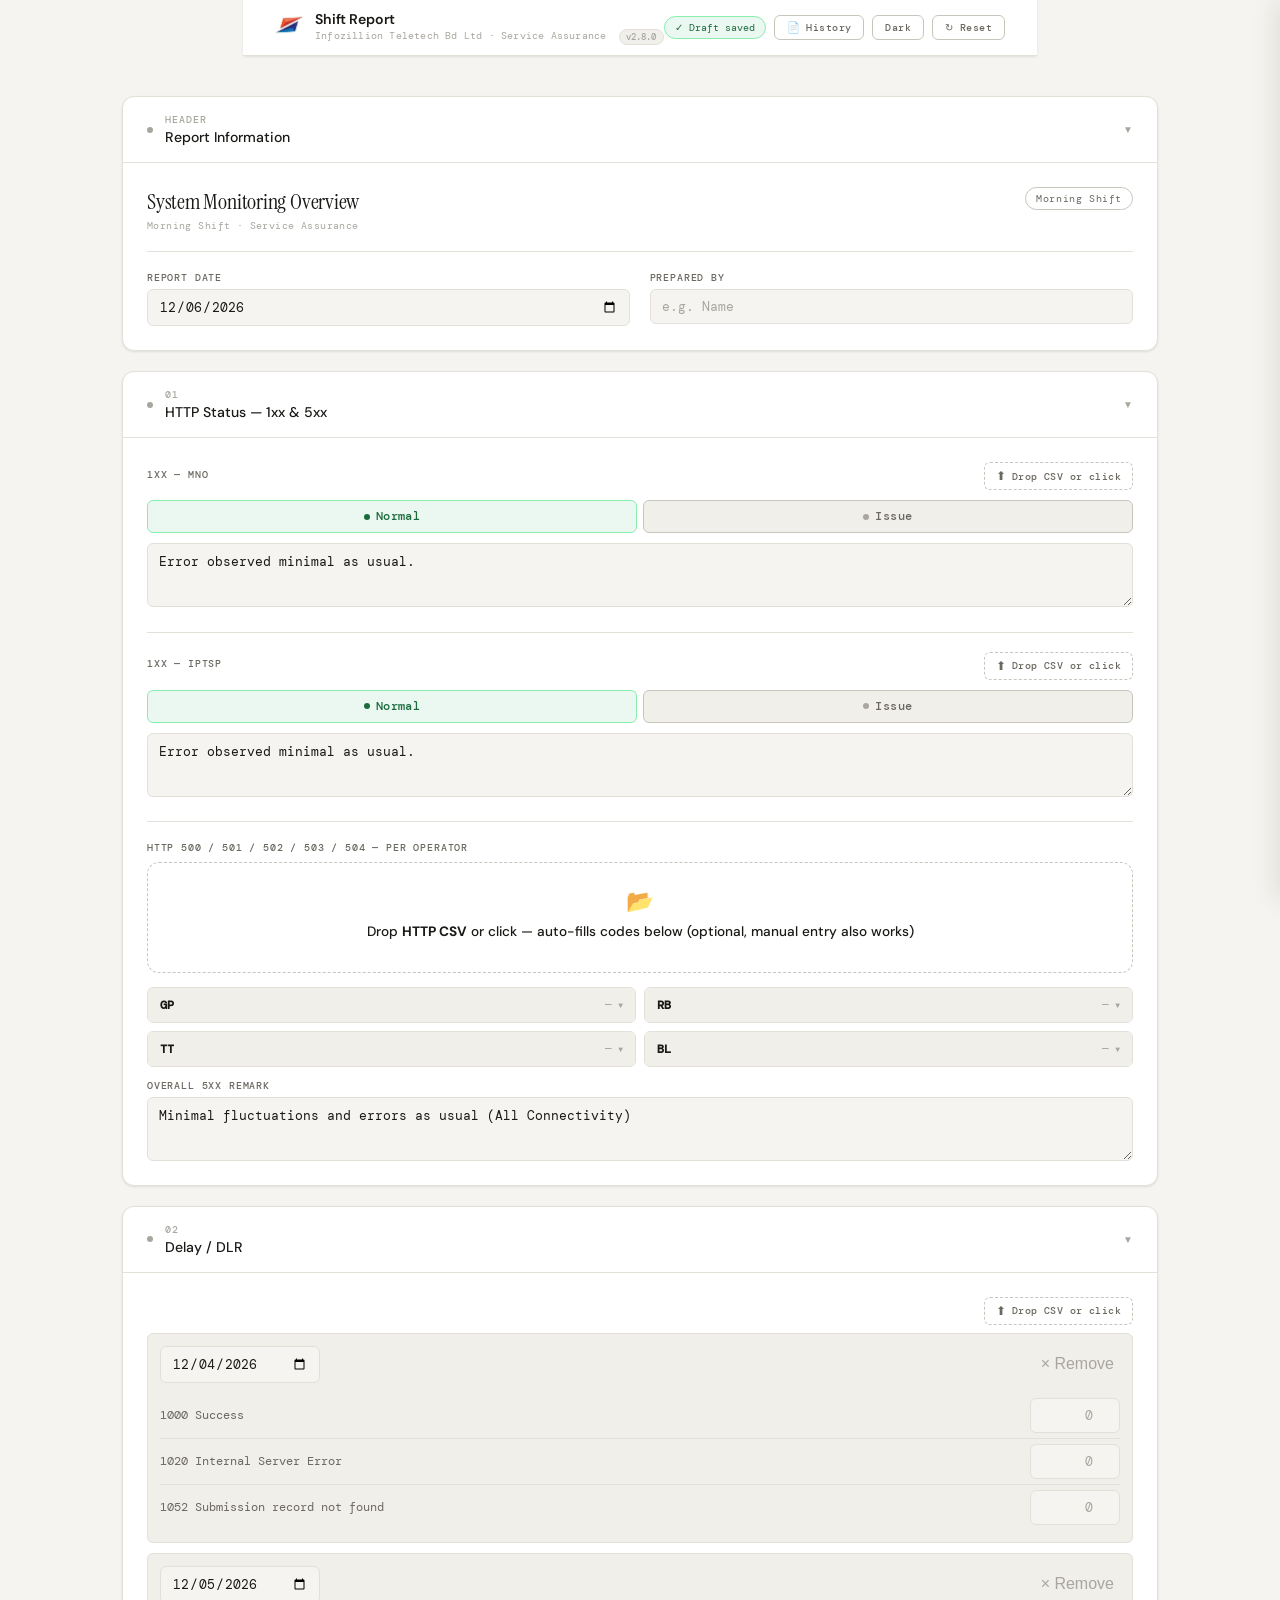
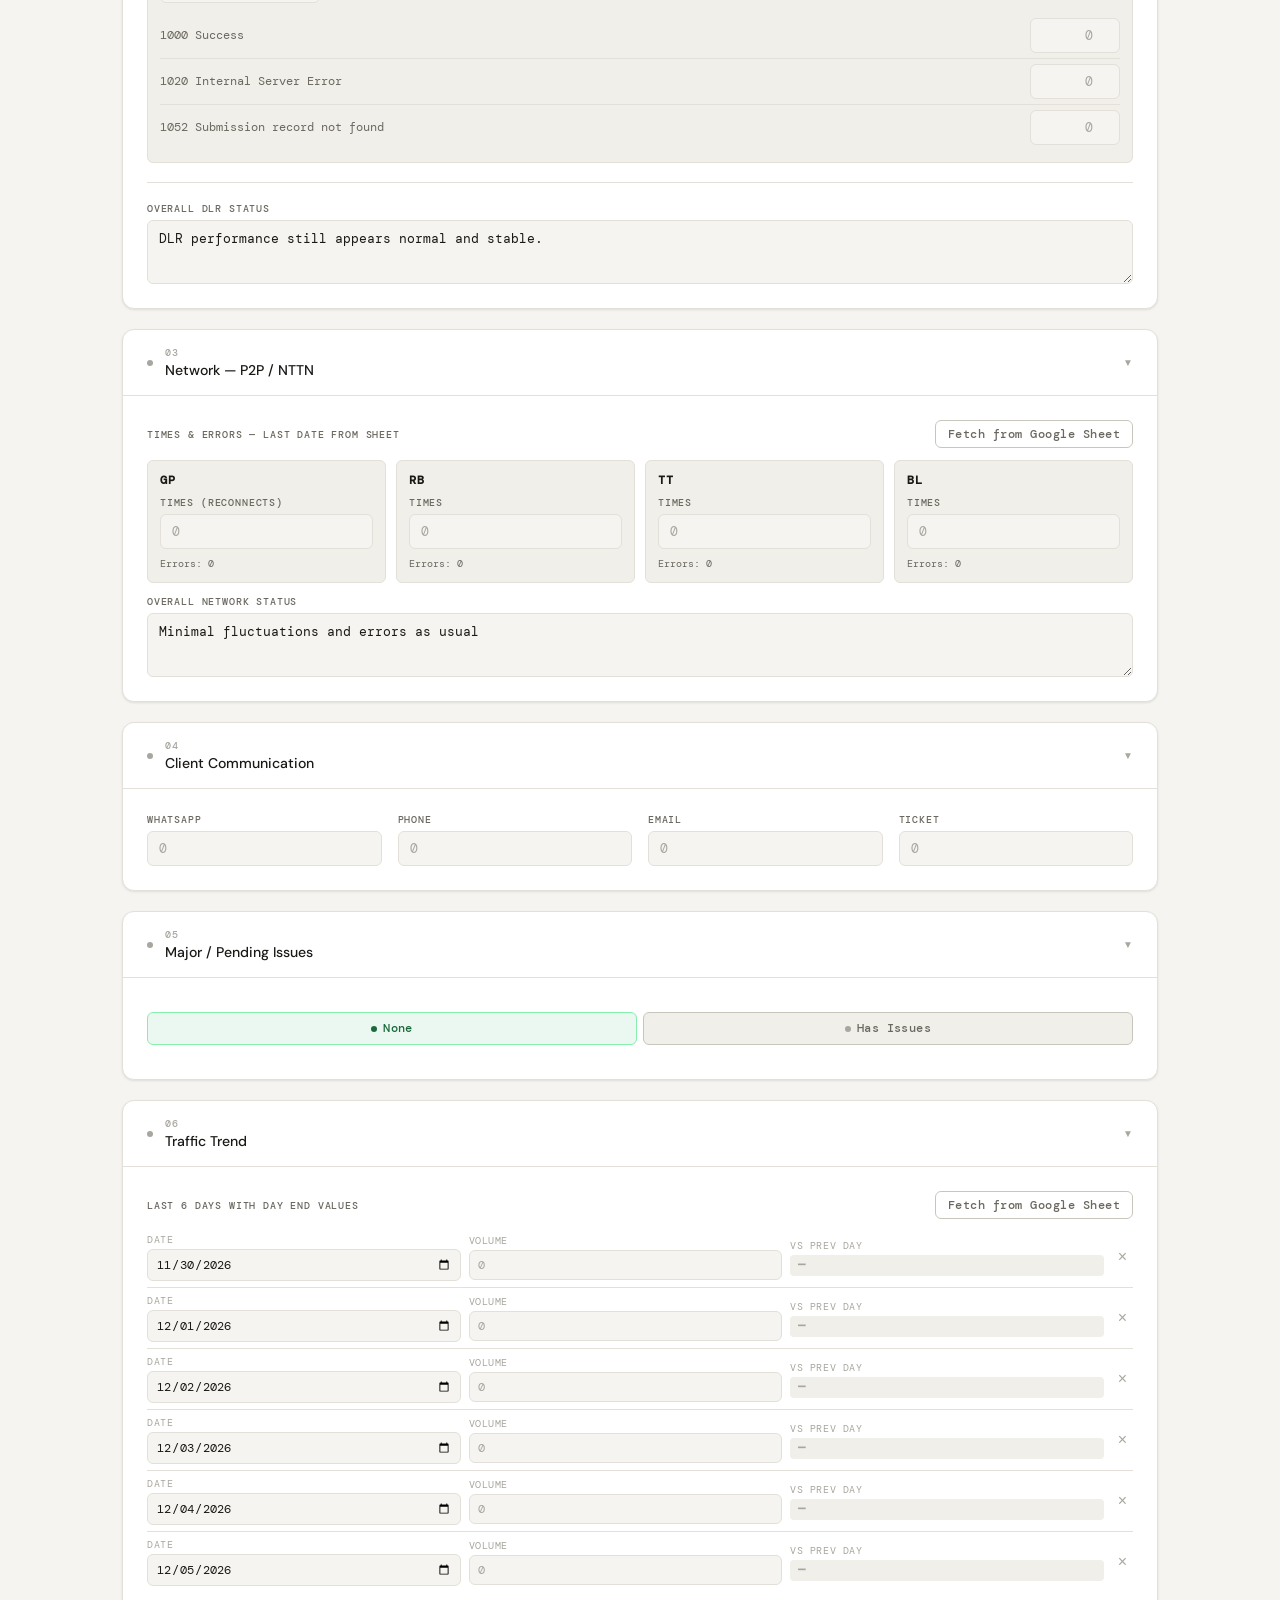
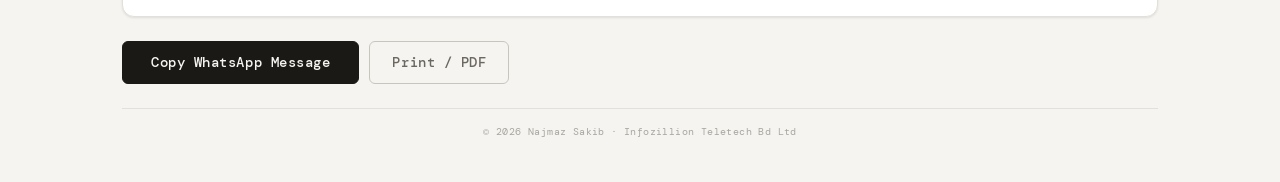
==== commit aefdc6af: "Add files via upload" ====
--- a/index.html
+++ b/index.html
@@ -14,7 +14,7 @@
     <div class="app-logo"><img src="[data-uri]" alt="ITBL" style="width:28px;height:28px;object-fit:contain;border-radius:6px;"></div>
     <div>
       <div class="app-title">Shift Report</div>
-      <div class="app-subtitle">Infozillion Teletech Bd Ltd · Service Assurance</div>
+      <div class="app-subtitle">Infozillion Teletech Bd Ltd · Service Assurance <span class="version-badge">v2.8.0</span></div>
     </div>
   </div>
   <div class="header-actions">
--- a/style.css
+++ b/style.css
@@ -117,6 +117,19 @@
   letter-spacing: 0.02em;
   margin-top: 1px;
 }
+.version-badge {
+  display: inline-block;
+  margin-left: 6px;
+  padding: 1px 6px;
+  border-radius: 8px;
+  background: var(--surface-2);
+  border: 1px solid var(--border);
+  color: var(--text-3);
+  font-size: 0.58rem;
+  font-weight: 500;
+  letter-spacing: 0.02em;
+  vertical-align: middle;
+}
 .header-actions { display: flex; align-items: center; gap: 8px; }
 
 /* ── BUTTONS ────────────────────────────────────────────────── */
